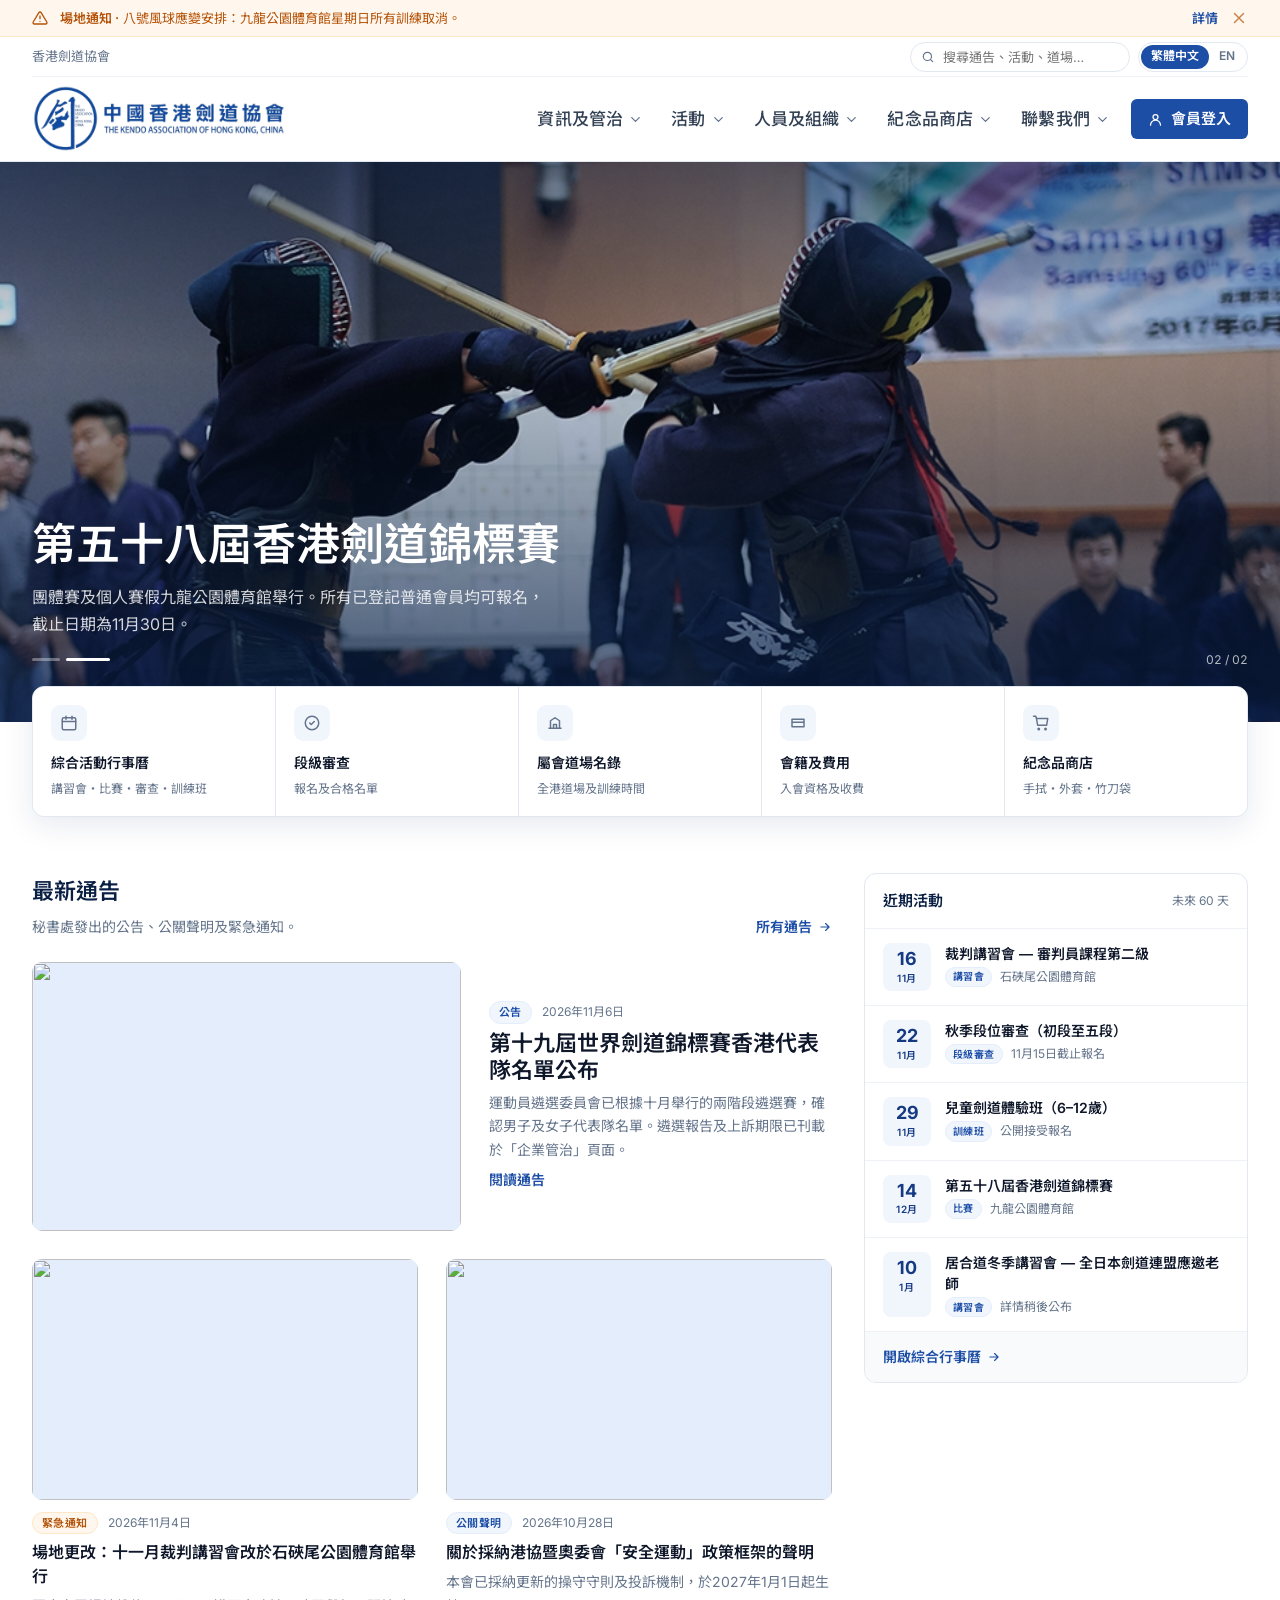
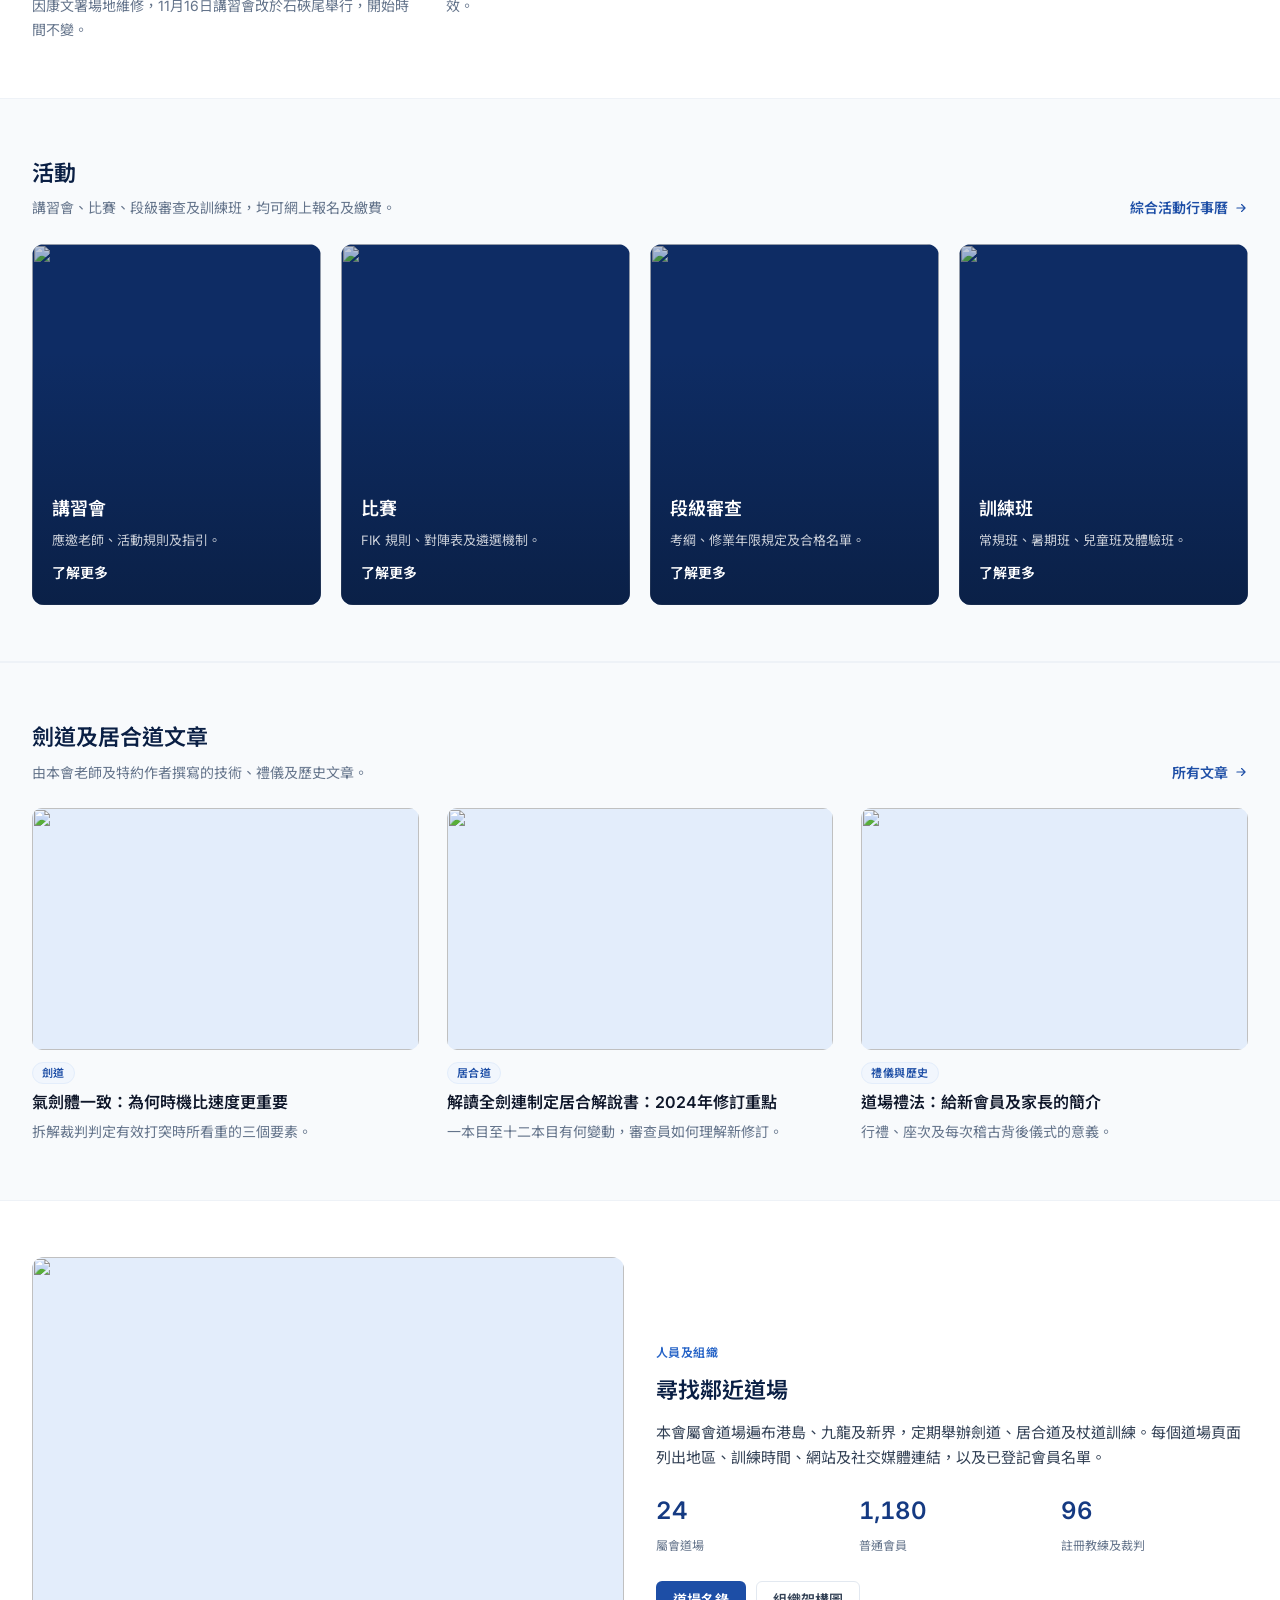
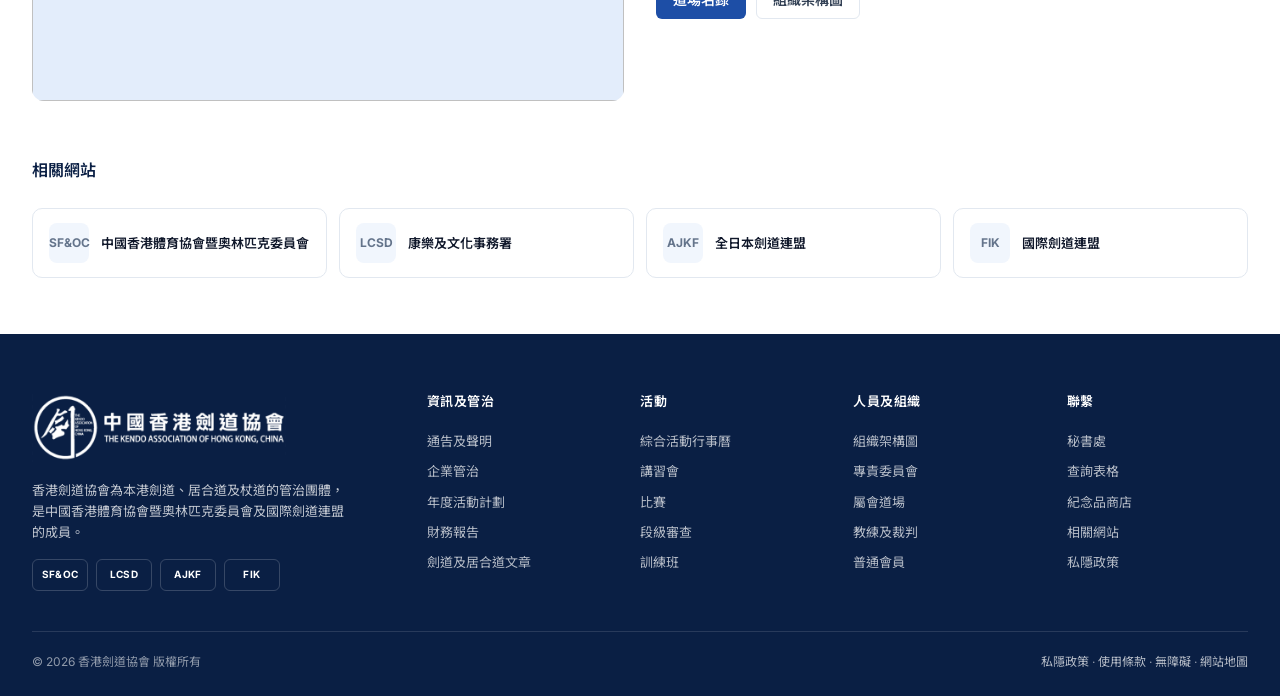
==== index.html @ 74d4b059 "." ====
<!doctype html>
<html lang="zh-HK">
<head>
<meta charset="utf-8">
<meta name="viewport" content="width=device-width, initial-scale=1">
<title>香港劍道協會 · Hong Kong Kendo Association</title>
<link rel="preconnect" href="https://fonts.googleapis.com">
<link rel="preconnect" href="https://fonts.gstatic.com" crossorigin>
<link href="https://fonts.googleapis.com/css2?family=Inter:wght@400;500;600;700&family=Noto+Sans+TC:wght@400;500;700&display=swap" rel="stylesheet">
<link rel="stylesheet" href="assets/styles.css">
</head>
<body>

<div id="site-header"></div>

<!-- ===== 主橫幅（浮動頁首覆蓋其上） ===== -->
<section class="hero" aria-label="精選">
  <div class="hero__slide is-active"><img src="assets/img/banner5.jpg" alt="劍道比賽中兩名選手互相攻擊"></div>
  <div class="hero__slide"><img src="assets/img/n1.jpg" alt="香港劍道比賽現場"></div>
  <div class="hero__content container">
    <span class="eyebrow">比賽 · 2026年12月14日</span>
    <h1>第五十八屆香港劍道錦標賽</h1>
    <p>團體賽及個人賽假九龍公園體育館舉行。所有已登記普通會員均可報名，截止日期為11月30日。</p>
    <div class="hero__actions">
      <a class="btn btn--white" href="#">網上報名及繳費</a>
      <a class="btn btn--ghost" href="#">賽例及對陣表</a>
    </div>
  </div>
  <div class="hero__dots">
    <div class="container">
      <div class="dots" role="tablist" aria-label="輪播"><button class="is-active" aria-label="第 1 張"></button><button aria-label="第 2 張"></button></div>
      <span class="hero__counter">01 / 02</span>
    </div>
  </div>
</section>

<!-- ===== 快速連結 ===== -->
<section class="quick">
  <div class="container">
    <div class="quick__grid">
      <a class="quick__item" href="calendar.html"><span class="quick__icon"><svg viewBox="0 0 24 24" fill="none" stroke="currentColor" stroke-width="2" stroke-linecap="round" stroke-linejoin="round"><rect x="3" y="5" width="18" height="16" rx="2"/><path d="M3 10h18M8 3v4M16 3v4"/></svg></span><div><strong>綜合活動行事曆</strong><span>講習會・比賽・審查・訓練班</span></div></a>
      <a class="quick__item" href="#"><span class="quick__icon"><svg viewBox="0 0 24 24" fill="none" stroke="currentColor" stroke-width="2" stroke-linecap="round" stroke-linejoin="round"><path d="M9 12l2 2 4-4"/><circle cx="12" cy="12" r="9"/></svg></span><div><strong>段級審查</strong><span>報名及合格名單</span></div></a>
      <a class="quick__item" href="#"><span class="quick__icon"><svg viewBox="0 0 24 24" fill="none" stroke="currentColor" stroke-width="2" stroke-linecap="round" stroke-linejoin="round"><path d="M4 19h16M6 19V9l6-4 6 4v10"/><path d="M10 19v-5h4v5"/></svg></span><div><strong>屬會道場名錄</strong><span>全港道場及訓練時間</span></div></a>
      <a class="quick__item" href="#"><span class="quick__icon"><svg viewBox="0 0 24 24" fill="none" stroke="currentColor" stroke-width="2" stroke-linecap="round" stroke-linejoin="round"><path d="M4 7h16v10H4zM4 11h16"/></svg></span><div><strong>會籍及費用</strong><span>入會資格及收費</span></div></a>
      <a class="quick__item" href="#"><span class="quick__icon"><svg viewBox="0 0 24 24" fill="none" stroke="currentColor" stroke-width="2" stroke-linecap="round" stroke-linejoin="round"><path d="M6 6h15l-1.5 9h-12z"/><circle cx="9" cy="20" r="1"/><circle cx="18" cy="20" r="1"/><path d="M6 6 5 3H2"/></svg></span><div><strong>紀念品商店</strong><span>手拭・外套・竹刀袋</span></div></a>
    </div>
  </div>
</section>

<!-- ===== 最新通告 + 近期活動 ===== -->
<section class="section">
  <div class="container">
    <div class="grid-12">
      <div class="col-8">
        <div class="section__head">
          <div><h2>最新通告</h2><p>秘書處發出的公告、公關聲明及緊急通知。</p></div>
          <a class="link" href="circulars.html">所有通告 <svg viewBox="0 0 24 24" fill="none" stroke="currentColor" stroke-width="2" stroke-linecap="round" stroke-linejoin="round"><path d="M5 12h14M13 6l6 6-6 6"/></svg></a>
        </div>
        <div class="news">
          <a class="card card--featured" href="circulars.html">
            <div class="card__media"><img src="https://picsum.photos/seed/hkka-n1/1200/750" alt=""></div>
            <div class="card__body">
              <div class="card__meta"><span class="tag">公告</span><span>2026年11月6日</span></div>
              <h3 class="card__title">第十九屆世界劍道錦標賽香港代表隊名單公布</h3>
              <p class="card__excerpt">運動員遴選委員會已根據十月舉行的兩階段遴選賽，確認男子及女子代表隊名單。遴選報告及上訴期限已刊載於「企業管治」頁面。</p>
              <span class="link">閱讀通告</span>
            </div>
          </a>
          <a class="card" href="circulars.html">
            <div class="card__media"><img src="https://picsum.photos/seed/hkka-n2/900/560" alt=""></div>
            <div class="card__body">
              <div class="card__meta"><span class="tag tag--urgent">緊急通知</span><span>2026年11月4日</span></div>
              <h3 class="card__title">場地更改：十一月裁判講習會改於石硤尾公園體育館舉行</h3>
              <p class="card__excerpt">因康文署場地維修，11月16日講習會改於石硤尾舉行，開始時間不變。</p>
            </div>
          </a>
          <a class="card" href="circulars.html">
            <div class="card__media"><img src="https://picsum.photos/seed/hkka-n3/900/560" alt=""></div>
            <div class="card__body">
              <div class="card__meta"><span class="tag">公關聲明</span><span>2026年10月28日</span></div>
              <h3 class="card__title">關於採納港協暨奧委會「安全運動」政策框架的聲明</h3>
              <p class="card__excerpt">本會已採納更新的操守守則及投訴機制，於2027年1月1日起生效。</p>
            </div>
          </a>
        </div>
      </div>

      <aside class="col-4">
        <div class="panel">
          <div class="panel__head"><h3>近期活動</h3><span class="meta">未來 60 天</span></div>
          <a class="event" href="calendar.html?d=2026-11-16"><div class="event__date"><b>16</b><span>11月</span></div><div class="event__body"><div class="event__title">裁判講習會 — 審判員課程第二級</div><div class="event__meta"><span class="tag">講習會</span><span>石硤尾公園體育館</span></div></div></a>
          <a class="event" href="calendar.html?d=2026-11-22"><div class="event__date"><b>22</b><span>11月</span></div><div class="event__body"><div class="event__title">秋季段位審查（初段至五段）</div><div class="event__meta"><span class="tag">段級審查</span><span>11月15日截止報名</span></div></div></a>
          <a class="event" href="calendar.html?d=2026-11-29"><div class="event__date"><b>29</b><span>11月</span></div><div class="event__body"><div class="event__title">兒童劍道體驗班（6–12歲）</div><div class="event__meta"><span class="tag">訓練班</span><span>公開接受報名</span></div></div></a>
          <a class="event" href="calendar.html?d=2026-12-14"><div class="event__date"><b>14</b><span>12月</span></div><div class="event__body"><div class="event__title">第五十八屆香港劍道錦標賽</div><div class="event__meta"><span class="tag">比賽</span><span>九龍公園體育館</span></div></div></a>
          <a class="event" href="calendar.html?d=2027-01-10"><div class="event__date"><b>10</b><span>1月</span></div><div class="event__body"><div class="event__title">居合道冬季講習會 — 全日本劍道連盟應邀老師</div><div class="event__meta"><span class="tag">講習會</span><span>詳情稍後公布</span></div></div></a>
          <div class="panel__foot"><a class="link" href="calendar.html">開啟綜合行事曆 <svg viewBox="0 0 24 24" fill="none" stroke="currentColor" stroke-width="2" stroke-linecap="round" stroke-linejoin="round"><path d="M5 12h14M13 6l6 6-6 6"/></svg></a></div>
        </div>
      </aside>
    </div>
  </div>
</section>

<!-- ===== 活動類別 ===== -->
<section class="section section--tint">
  <div class="container">
    <div class="section__head">
      <div><h2>活動</h2><p>講習會、比賽、段級審查及訓練班，均可網上報名及繳費。</p></div>
      <a class="link" href="calendar.html">綜合活動行事曆 <svg viewBox="0 0 24 24" fill="none" stroke="currentColor" stroke-width="2" stroke-linecap="round" stroke-linejoin="round"><path d="M5 12h14M13 6l6 6-6 6"/></svg></a>
    </div>
    <div class="tiles">
      <a class="tile" href="#"><img src="https://picsum.photos/seed/hkka-t1/700/900" alt=""><div class="tile__body"><h3>講習會</h3><p>應邀老師、活動規則及指引。</p><span class="link">了解更多</span></div></a>
      <a class="tile" href="#"><img src="https://picsum.photos/seed/hkka-t2/700/900" alt=""><div class="tile__body"><h3>比賽</h3><p>FIK 規則、對陣表及遴選機制。</p><span class="link">了解更多</span></div></a>
      <a class="tile" href="#"><img src="https://picsum.photos/seed/hkka-t3/700/900" alt=""><div class="tile__body"><h3>段級審查</h3><p>考綱、修業年限規定及合格名單。</p><span class="link">了解更多</span></div></a>
      <a class="tile" href="#"><img src="https://picsum.photos/seed/hkka-t4/700/900" alt=""><div class="tile__body"><h3>訓練班</h3><p>常規班、暑期班、兒童班及體驗班。</p><span class="link">了解更多</span></div></a>
    </div>
  </div>
</section>

<!-- ===== 會員專區（Phase 2，暫時隱藏）=====
<section class="section">
  <div class="container">
    <div class="band">
      <div>
        <span class="eyebrow">會員專區</span>
        <h2>本地及全球會員，一個平台全面管理</h2>
        <p>電子會員證、經核實的講習會、比賽及段位審查紀錄表，以及會費及活動費用繳付，全部集中於一處。</p>
        <div class="band__actions"><a class="btn btn--white" href="#">普通會員登入</a><a class="btn btn--ghost" href="#">加入全球電子會員</a></div>
      </div>
      <div class="band__cards">
        <div class="band__card"><h4>個人紀錄表</h4><p>經核實的講習會、比賽（選手或裁判）、審查及段位紀錄。</p></div>
        <div class="band__card"><h4>電子會員證</h4><p>個人資料、所屬道場及活動簽到用二維碼會員證。</p></div>
        <div class="band__card"><h4>費用繳付</h4><p>按本會現行收費表繳付會費及活動費用。</p></div>
        <div class="band__card"><h4>電子會員 · 每年 HKD 100</h4><p>紀錄表服務，海外人士可直接報名參加本會活動。</p></div>
      </div>
    </div>
  </div>
</section>
===== /會員專區 ===== -->

<!-- ===== 文章 ===== -->
<section class="section section--tint">
  <div class="container">
    <div class="section__head">
      <div><h2>劍道及居合道文章</h2><p>由本會老師及特約作者撰寫的技術、禮儀及歷史文章。</p></div>
      <a class="link" href="articles.html">所有文章 <svg viewBox="0 0 24 24" fill="none" stroke="currentColor" stroke-width="2" stroke-linecap="round" stroke-linejoin="round"><path d="M5 12h14M13 6l6 6-6 6"/></svg></a>
    </div>
    <div class="articles">
      <a class="card" href="post.html"><div class="card__media"><img src="https://picsum.photos/seed/hkka-a1/900/560" alt=""></div><div class="card__body"><div class="card__meta"><span class="tag">劍道</span></div><h3 class="card__title">氣劍體一致：為何時機比速度更重要</h3><p class="card__excerpt">拆解裁判判定有效打突時所看重的三個要素。</p></div></a>
      <a class="card" href="post.html"><div class="card__media"><img src="https://picsum.photos/seed/hkka-a2/900/560" alt=""></div><div class="card__body"><div class="card__meta"><span class="tag">居合道</span></div><h3 class="card__title">解讀全劍連制定居合解說書：2024年修訂重點</h3><p class="card__excerpt">一本目至十二本目有何變動，審查員如何理解新修訂。</p></div></a>
      <a class="card" href="post.html"><div class="card__media"><img src="https://picsum.photos/seed/hkka-a3/900/560" alt=""></div><div class="card__body"><div class="card__meta"><span class="tag">禮儀與歷史</span></div><h3 class="card__title">道場禮法：給新會員及家長的簡介</h3><p class="card__excerpt">行禮、座次及每次稽古背後儀式的意義。</p></div></a>
    </div>
  </div>
</section>

<!-- ===== 道場 / 關於 ===== -->
<section class="section">
  <div class="container">
    <div class="split">
      <div class="split__media"><img src="https://picsum.photos/seed/hkka-dojo/1000/750" alt=""></div>
      <div>
        <span class="eyebrow">人員及組織</span>
        <h2>尋找鄰近道場</h2>
        <p>本會屬會道場遍布港島、九龍及新界，定期舉辦劍道、居合道及杖道訓練。每個道場頁面列出地區、訓練時間、網站及社交媒體連結，以及已登記會員名單。</p>
        <div class="stats">
          <div class="stat"><b>24</b><span>屬會道場</span></div>
          <div class="stat"><b>1,180</b><span>普通會員</span></div>
          <div class="stat"><b>96</b><span>註冊教練及裁判</span></div>
        </div>
        <div class="hero__actions"><a class="btn btn--primary" href="#">道場名錄</a><a class="btn btn--outline" href="org.html">組織架構圖</a></div>
      </div>
    </div>
  </div>
</section>

<!-- ===== 相關網站 ===== -->
<section class="section" style="padding-top:0">
  <div class="container">
    <div class="section__head"><div><h2 style="font-size:16px">相關網站</h2></div></div>
    <div class="partners">
      <a class="partner" href="#"><span class="partner__logo">SF&amp;OC</span><div><strong>中國香港體育協會暨奧林匹克委員會</strong></div></a>
      <a class="partner" href="#"><span class="partner__logo">LCSD</span><div><strong>康樂及文化事務署</strong></div></a>
      <a class="partner" href="#"><span class="partner__logo">AJKF</span><div><strong>全日本劍道連盟</strong></div></a>
      <a class="partner" href="#"><span class="partner__logo">FIK</span><div><strong>國際劍道連盟</strong></div></a>
    </div>
  </div>
</section>

<div id="site-footer"></div>
<script src="assets/app.js"></script>
</body>
</html>
---- assets/styles.css ----
/* ============================================================
   HKKA — Hong Kong Kendo Association · homepage mockup
   Tokens: blue & white, light, compact typography
   ============================================================ */
:root{
  --blue-950:#0a1f44;
  --blue-900:#0f2d64;
  --blue-800:#153a82;
  --blue-700:#1d4ea6;
  --blue-600:#2563c7;
  --blue-500:#3b7ddd;
  --blue-100:#e3edfb;
  --blue-50:#f1f6fd;
  --ink:#0f172a;
  --ink-2:#334155;
  --muted:#64748b;
  --line:#e2e8f0;
  --line-2:#eef2f7;
  --bg:#ffffff;
  --bg-2:#f8fafc;
  --alert:#b45309;
  --alert-bg:#fff7ed;
  --radius:10px;
  --radius-sm:6px;
  --container:1280px;
  --font:"Inter","Noto Sans TC",system-ui,-apple-system,"Segoe UI",Roboto,"PingFang TC","Microsoft JhengHei",sans-serif;
  --shadow-sm:0 1px 2px rgba(15,23,42,.06);
  --shadow:0 8px 30px rgba(15,42,100,.10);
  --header-h:64px;
}
*{box-sizing:border-box}
html{scroll-behavior:smooth;-webkit-text-size-adjust:100%}
body{margin:0;font-family:var(--font);font-size:15px;line-height:1.55;color:var(--ink);background:var(--bg);-webkit-font-smoothing:antialiased}
img{display:block;max-width:100%}
a{color:inherit;text-decoration:none}
button{font:inherit;color:inherit;background:none;border:0;cursor:pointer;padding:0}
ul{margin:0;padding:0;list-style:none}
h1,h2,h3,h4,p{margin:0}
.container{max-width:var(--container);margin:0 auto;padding:0 16px}
@media(min-width:1024px){.container{padding:0 32px}}
.sr-only{position:absolute;width:1px;height:1px;overflow:hidden;clip:rect(0 0 0 0)}
.zh{color:var(--muted);font-weight:400}
.eyebrow{font-size:12px;font-weight:600;letter-spacing:.06em;text-transform:uppercase;color:var(--blue-600)}
.tag{display:inline-flex;align-items:center;gap:6px;font-size:11px;font-weight:600;letter-spacing:.04em;text-transform:uppercase;color:var(--blue-700);background:var(--blue-50);border:1px solid var(--blue-100);border-radius:999px;padding:3px 9px;line-height:1.3}
.tag--urgent{color:var(--alert);background:var(--alert-bg);border-color:#fde7c7}
.meta{font-size:12px;color:var(--muted)}
.btn{display:inline-flex;align-items:center;justify-content:center;gap:8px;height:38px;padding:0 16px;border-radius:var(--radius-sm);font-size:14px;font-weight:600;border:1px solid transparent;transition:background .2s,color .2s,border-color .2s,transform .15s;white-space:nowrap}
.btn:active{transform:translateY(1px)}
.btn--primary{background:var(--blue-700);color:#fff}
.btn--primary:hover{background:var(--blue-800)}
.btn--white{background:#fff;color:var(--blue-800)}
.btn--white:hover{background:var(--blue-50)}
.btn--ghost{border-color:rgba(255,255,255,.5);color:#fff}
.btn--ghost:hover{background:rgba(255,255,255,.12)}
.btn--outline{border-color:var(--line);color:var(--ink-2);background:#fff}
.btn--outline:hover{border-color:var(--blue-500);color:var(--blue-700)}
.btn--sm{height:32px;padding:0 12px;font-size:13px}
.link{font-size:14px;font-weight:600;color:var(--blue-700);display:inline-flex;align-items:center;gap:6px}
.link:hover{color:var(--blue-900)}
.link svg{width:14px;height:14px}

/* ---------- Alert banner ---------- */
.alert{background:var(--alert-bg);color:var(--alert);border-bottom:1px solid #fde7c7;font-size:13px}
.alert .container{display:flex;align-items:center;gap:12px;min-height:36px}
.alert strong{font-weight:600}
.alert__text{flex:1;overflow:hidden;text-overflow:ellipsis;white-space:nowrap}
.alert__close{color:var(--alert);opacity:.7;display:inline-flex}
.alert__close:hover{opacity:1}
.alert.is-hidden{display:none}

/* ---------- Header (floating) ---------- */
.header{position:sticky;top:0;z-index:50;background:rgba(255,255,255,.78);backdrop-filter:saturate(1.4) blur(14px);-webkit-backdrop-filter:saturate(1.4) blur(14px);border-bottom:1px solid rgba(226,232,240,.7);transition:background .25s,box-shadow .25s}
.header.is-scrolled{background:rgba(255,255,255,.97);box-shadow:var(--shadow-sm)}
.utility{display:flex;align-items:center;justify-content:space-between;gap:16px;height:40px;border-bottom:1px solid var(--line-2);font-size:13px}
.utility__left{display:flex;align-items:center;gap:16px;color:var(--muted)}
.utility__right{display:flex;align-items:center;gap:8px}
.search{position:relative;display:flex;align-items:center}
.search input{height:30px;width:220px;border:1px solid var(--line);border-radius:999px;padding:0 12px 0 32px;font:inherit;font-size:13px;color:var(--ink);background:#fff;outline:0;transition:border-color .2s,width .25s}
.search input:focus{border-color:var(--blue-500);width:280px}
.search svg{position:absolute;left:11px;width:14px;height:14px;color:var(--muted)}
.lang{display:inline-flex;border:1px solid var(--line);border-radius:999px;padding:2px;background:#fff}
.lang button{height:24px;padding:0 10px;border-radius:999px;font-size:12px;font-weight:600;color:var(--muted)}
.lang button.is-active{background:var(--blue-700);color:#fff}
.navbar{display:flex;align-items:center;justify-content:space-between;gap:16px;height:var(--header-h)}
.brand{display:flex;align-items:center;gap:12px}
.brand__mark{width:40px;height:40px;border-radius:10px;background:var(--blue-800);display:grid;place-items:center;color:#fff;font-weight:700;font-size:13px;letter-spacing:.02em}
.brand__name{font-weight:700;font-size:14px;line-height:1.15;color:var(--blue-900);white-space:nowrap}
.brand__sub{font-size:11px;color:var(--muted);letter-spacing:.04em}
.nav{display:none}
@media(min-width:1200px){.nav{display:flex;align-items:center;gap:2px;height:100%}}
.nav__item{position:relative;height:100%;display:flex;align-items:center}
.nav__btn{display:inline-flex;align-items:center;gap:5px;height:40px;padding:0 11px;white-space:nowrap;border-radius:var(--radius-sm);font-size:14px;font-weight:500;color:var(--ink-2);transition:color .15s,background .15s}
.nav__btn svg{width:14px;height:14px;color:var(--muted);transition:transform .2s}
.nav__btn:hover,.nav__item.is-open .nav__btn{color:var(--blue-800);background:var(--blue-50)}
.nav__item.is-open .nav__btn svg{transform:rotate(180deg)}
.nav__btn--cta{margin-left:6px}
.mobile-toggle{display:inline-flex;align-items:center;justify-content:center;width:40px;height:40px;border-radius:var(--radius-sm);border:1px solid var(--line);background:#fff}
.mobile-toggle svg{width:20px;height:20px}
@media(min-width:1200px){.mobile-toggle{display:none}}
@media(max-width:1359px){.nav__btn--cta .zh-cta{display:none}}

/* mega panel */
.mega{position:absolute;top:100%;left:50%;transform:translate(-50%,8px);min-width:560px;background:#fff;border:1px solid var(--line);border-radius:12px;box-shadow:var(--shadow);padding:22px 24px;opacity:0;visibility:hidden;pointer-events:none;transition:opacity .18s,transform .18s,visibility .18s}
.nav__item.is-open .mega{opacity:1;visibility:visible;pointer-events:auto;transform:translate(-50%,0)}
.nav__item:nth-child(1) .mega,.nav__item:nth-child(2) .mega{left:0;transform:translate(0,8px)}
.nav__item:nth-child(1).is-open .mega,.nav__item:nth-child(2).is-open .mega{transform:translate(0,0)}
.nav__item:nth-last-child(2) .mega,.nav__item:nth-last-child(3) .mega{left:auto;right:0;transform:translate(0,8px)}
.nav__item:nth-last-child(2).is-open .mega,.nav__item:nth-last-child(3).is-open .mega{transform:translate(0,0)}
.mega--wide{min-width:760px}
.mega__grid{display:grid;grid-template-columns:repeat(var(--cols,2),minmax(0,1fr));gap:20px 32px}
.mega__head{display:flex;align-items:baseline;justify-content:space-between;gap:12px;padding-bottom:14px;margin-bottom:16px;border-bottom:1px solid var(--line-2)}
.mega__head h4{font-size:15px;font-weight:600;color:var(--blue-900)}
.mega__head .zh{font-size:13px}
.mega__link{display:block;padding:7px 10px;margin:0 -10px;border-radius:var(--radius-sm);font-size:14px;color:var(--ink);transition:background .15s,color .15s}
.mega__link:hover{background:var(--blue-50);color:var(--blue-800)}
.mega__link .zh{display:block;font-size:12px;margin-top:1px}
.mega__link small{display:block;font-size:12px;color:var(--muted);margin-top:2px}
.mega__sub{margin:2px 0 6px 10px;padding-left:10px;border-left:2px solid var(--line-2)}
.mega__sub a{display:block;font-size:13px;color:var(--ink-2);padding:4px 8px;margin-left:-8px;border-radius:4px}
.mega__sub a:hover{background:var(--blue-50);color:var(--blue-800)}

/* mobile drawer */
.drawer{position:fixed;inset:0;z-index:60;display:none}
.drawer.is-open{display:block}
.drawer__scrim{position:absolute;inset:0;background:rgba(10,31,68,.4)}
.drawer__panel{position:absolute;top:0;right:0;bottom:0;width:min(380px,92vw);background:#fff;overflow:auto;padding:16px;box-shadow:var(--shadow)}
.drawer__top{display:flex;align-items:center;justify-content:space-between;margin-bottom:12px}
.drawer__group{border-bottom:1px solid var(--line-2)}
.drawer__btn{width:100%;display:flex;align-items:center;justify-content:space-between;padding:14px 4px;font-size:15px;font-weight:600;text-align:left}
.drawer__btn svg{width:16px;height:16px;color:var(--muted);transition:transform .2s}
.drawer__group.is-open .drawer__btn svg{transform:rotate(180deg)}
.drawer__list{display:none;padding:0 4px 12px}
.drawer__group.is-open .drawer__list{display:block}
.drawer__list a{display:block;padding:8px 10px;font-size:14px;color:var(--ink-2);border-radius:var(--radius-sm)}
.drawer__list a:hover{background:var(--blue-50);color:var(--blue-800)}
.drawer__list .zh{font-size:12px;margin-left:6px}

/* ---------- Hero ---------- */
.hero{position:relative;margin-top:calc(-1 * (var(--header-h) + 40px));height:min(78vh,640px);min-height:480px;color:#fff;overflow:hidden;background:var(--blue-950)}
.hero__slide{position:absolute;inset:0;opacity:0;transition:opacity .9s ease}
.hero__slide.is-active{opacity:1}
.hero__slide img{width:100%;height:100%;object-fit:cover}
.hero__slide::after{content:"";position:absolute;inset:0;background:linear-gradient(180deg,rgba(10,31,68,.55) 0%,rgba(10,31,68,.15) 35%,rgba(10,31,68,.75) 100%)}
.hero__content{position:relative;z-index:2;height:100%;display:flex;flex-direction:column;justify-content:flex-end;padding-bottom:64px}
.hero__content .eyebrow{color:#dbe7fa}
.hero h1{font-size:clamp(28px,4.2vw,44px);font-weight:600;letter-spacing:-.02em;line-height:1.12;max-width:640px;margin:10px 0 12px}
.hero p{font-size:16px;color:rgba(255,255,255,.82);max-width:520px;margin-bottom:22px}
.hero__actions{display:flex;flex-wrap:wrap;gap:10px}
.hero__dots{position:absolute;z-index:3;bottom:24px;left:0;right:0}
.hero__dots .container{display:flex;align-items:center;justify-content:space-between;gap:16px}
.dots{display:flex;gap:6px}
.dots button{width:28px;height:3px;border-radius:2px;background:rgba(255,255,255,.35);transition:background .2s,width .2s}
.dots button.is-active{background:#fff;width:44px}
.hero__counter{font-size:12px;color:rgba(255,255,255,.7);font-variant-numeric:tabular-nums}

/* ---------- Quick links ---------- */
.quick{position:relative;z-index:2;margin-top:-36px}
.quick__grid{display:grid;grid-template-columns:repeat(2,1fr);gap:1px;background:var(--line);border:1px solid var(--line);border-radius:12px;overflow:hidden;box-shadow:var(--shadow)}
@media(min-width:768px){.quick__grid{grid-template-columns:repeat(5,1fr)}}
.quick__item{background:#fff;padding:18px 18px 16px;display:flex;flex-direction:column;gap:10px;transition:background .15s}
.quick__item:hover{background:var(--blue-50)}
.quick__icon{width:36px;height:36px;border-radius:9px;background:var(--blue-50);color:var(--blue-700);display:grid;place-items:center}
.quick__icon svg{width:18px;height:18px}
.quick__item:hover .quick__icon{background:#fff}
.quick__item strong{font-size:14px;font-weight:600;display:block}
.quick__item span{font-size:12px;color:var(--muted)}

/* ---------- Sections ---------- */
.section{padding:56px 0}
.section--tint{background:var(--bg-2);border-top:1px solid var(--line-2);border-bottom:1px solid var(--line-2)}
.section__head{display:flex;align-items:flex-end;justify-content:space-between;gap:16px;margin-bottom:24px}
.section__head h2{font-size:22px;font-weight:600;letter-spacing:-.01em;color:var(--blue-950)}
.section__head h2 .zh{font-size:14px;margin-left:8px}
.section__head p{font-size:14px;color:var(--muted);margin-top:4px}

.grid-12{display:grid;grid-template-columns:repeat(12,minmax(0,1fr));gap:32px}
.col-8{grid-column:span 12}
.col-4{grid-column:span 12}
@media(min-width:1024px){.col-8{grid-column:span 8}.col-4{grid-column:span 4}}

/* news cards (Phanatik-like) */
.news{display:grid;gap:28px}
@media(min-width:640px){.news{grid-template-columns:repeat(2,1fr)}}
.card{display:flex;flex-direction:column;gap:12px}
.card__media{aspect-ratio:16/10;border-radius:var(--radius);overflow:hidden;background:var(--blue-100)}
.card__media img{width:100%;height:100%;object-fit:cover;transition:transform .5s}
.card:hover .card__media img{transform:scale(1.03)}
.card__body{display:flex;flex-direction:column;gap:6px}
.card__meta{display:flex;align-items:center;gap:10px;font-size:12px;color:var(--muted)}
.card__title{font-size:16px;font-weight:600;line-height:1.35;letter-spacing:-.01em;transition:color .2s}
.card:hover .card__title{color:var(--blue-700)}
.card__excerpt{font-size:14px;color:var(--muted);line-height:1.55;display:-webkit-box;-webkit-line-clamp:2;-webkit-box-orient:vertical;overflow:hidden}
.card--featured{grid-column:1/-1}
@media(min-width:640px){.card--featured{display:grid;grid-template-columns:1.25fr 1fr;gap:28px;align-items:center}}
.card--featured .card__media{aspect-ratio:16/10}
.card--featured .card__title{font-size:22px;line-height:1.25}
.card--featured .card__excerpt{-webkit-line-clamp:3}

/* list panel */
.panel{background:#fff;border:1px solid var(--line);border-radius:12px;overflow:hidden}
.panel__head{display:flex;align-items:center;justify-content:space-between;padding:14px 18px;border-bottom:1px solid var(--line-2)}
.panel__head h3{font-size:15px;font-weight:600;color:var(--blue-950)}
.panel__head h3 .zh{font-size:12px;margin-left:6px}
.panel__foot{padding:12px 18px;border-top:1px solid var(--line-2);background:var(--bg-2)}
.event{display:flex;gap:14px;padding:14px 18px;border-bottom:1px solid var(--line-2);transition:background .15s}
.event:last-of-type{border-bottom:0}
.event:hover{background:var(--blue-50)}
.event__date{flex:0 0 48px;text-align:center;border-radius:8px;background:var(--blue-50);color:var(--blue-800);padding:6px 0;line-height:1.1}
.event__date b{display:block;font-size:18px;font-weight:700}
.event__date span{font-size:10px;font-weight:600;letter-spacing:.06em;text-transform:uppercase}
.event__body{min-width:0;display:flex;flex-direction:column;gap:3px}
.event__title{font-size:14px;font-weight:600;line-height:1.35}
.event__meta{font-size:12px;color:var(--muted);display:flex;gap:8px;flex-wrap:wrap}
.event__meta .tag{padding:1px 7px;font-size:10px}

/* circular list (compact) */
.list{display:flex;flex-direction:column}
.list__item{display:grid;grid-template-columns:96px 1fr auto;gap:14px;align-items:center;padding:12px 0;border-bottom:1px solid var(--line-2);font-size:14px}
.list__item:hover .list__title{color:var(--blue-700)}
.list__title{font-weight:500}
@media(max-width:640px){.list__item{grid-template-columns:1fr;gap:4px}}

/* category tiles (events) */
.tiles{display:grid;gap:20px;grid-template-columns:repeat(1,1fr)}
@media(min-width:640px){.tiles{grid-template-columns:repeat(2,1fr)}}
@media(min-width:1024px){.tiles{grid-template-columns:repeat(4,1fr)}}
.tile{position:relative;border-radius:12px;overflow:hidden;background:var(--blue-900);color:#fff;aspect-ratio:4/5;display:flex;flex-direction:column;justify-content:flex-end;padding:20px}
.tile img{position:absolute;inset:0;width:100%;height:100%;object-fit:cover;opacity:.75;transition:transform .5s,opacity .3s}
.tile::after{content:"";position:absolute;inset:0;background:linear-gradient(180deg,rgba(10,31,68,0) 30%,rgba(10,31,68,.9) 100%)}
.tile:hover img{transform:scale(1.04);opacity:.85}
.tile__body{position:relative;z-index:1}
.tile__body .eyebrow{color:#bfd4f7}
.tile__body h3{font-size:18px;font-weight:600;margin:6px 0 4px}
.tile__body p{font-size:13px;color:rgba(255,255,255,.78)}
.tile__body .link{color:#fff;margin-top:10px}

/* articles 3-col */
.articles{display:grid;gap:28px}
@media(min-width:640px){.articles{grid-template-columns:repeat(2,1fr)}}
@media(min-width:1024px){.articles{grid-template-columns:repeat(3,1fr)}}

/* portal band */
.band{background:linear-gradient(135deg,var(--blue-900),var(--blue-700));color:#fff;border-radius:16px;padding:36px;display:grid;gap:28px;overflow:hidden;position:relative}
@media(min-width:1024px){.band{grid-template-columns:1.1fr 1fr;align-items:center;padding:44px}}
.band::before{content:"";position:absolute;right:-120px;top:-120px;width:420px;height:420px;border-radius:50%;background:rgba(255,255,255,.06)}
.band .eyebrow{color:#bfd4f7}
.band h2{font-size:26px;font-weight:600;letter-spacing:-.015em;margin:8px 0 10px}
.band p{font-size:15px;color:rgba(255,255,255,.82);max-width:480px}
.band__actions{display:flex;gap:10px;flex-wrap:wrap;margin-top:20px}
.band__cards{position:relative;display:grid;gap:12px}
@media(min-width:640px){.band__cards{grid-template-columns:repeat(2,1fr)}}
.band__card{background:rgba(255,255,255,.1);border:1px solid rgba(255,255,255,.18);border-radius:10px;padding:16px;backdrop-filter:blur(6px)}
.band__card h4{font-size:14px;font-weight:600;margin-bottom:4px}
.band__card p{font-size:13px;color:rgba(255,255,255,.75)}

/* dojo / about split */
.split{display:grid;gap:32px}
@media(min-width:1024px){.split{grid-template-columns:1fr 1fr;align-items:center}}
.split__media{aspect-ratio:4/3;border-radius:12px;overflow:hidden;background:var(--blue-100)}
.split__media img{width:100%;height:100%;object-fit:cover}
.split h2{font-size:22px;font-weight:600;letter-spacing:-.01em;color:var(--blue-950);margin:8px 0 10px}
.split p{font-size:15px;color:var(--ink-2);margin-bottom:16px}
.stats{display:grid;grid-template-columns:repeat(3,1fr);gap:16px;margin:20px 0 24px}
.stat b{display:block;font-size:24px;font-weight:600;color:var(--blue-800);letter-spacing:-.02em;font-variant-numeric:tabular-nums}
.stat span{font-size:12px;color:var(--muted)}

/* partners */
.partners{display:grid;grid-template-columns:repeat(2,1fr);gap:12px}
@media(min-width:768px){.partners{grid-template-columns:repeat(4,1fr)}}
.partner{display:flex;align-items:center;gap:12px;padding:14px 16px;border:1px solid var(--line);border-radius:10px;background:#fff;transition:border-color .2s}
.partner:hover{border-color:var(--blue-500)}
.partner__logo{width:40px;height:40px;border-radius:8px;background:var(--blue-50);color:var(--blue-800);display:grid;place-items:center;font-size:11px;font-weight:700;flex:0 0 auto}
.partner strong{display:block;font-size:13px;font-weight:600;line-height:1.3}
.partner span{font-size:12px;color:var(--muted)}

/* ---------- Footer ---------- */
.footer{background:var(--blue-950);color:rgba(255,255,255,.75);padding:56px 0 24px;font-size:14px}
.footer__grid{display:grid;gap:32px;grid-template-columns:repeat(2,1fr)}
@media(min-width:1024px){.footer__grid{grid-template-columns:2fr repeat(4,1fr)}}
.footer h4{color:#fff;font-size:13px;font-weight:600;letter-spacing:.04em;text-transform:uppercase;margin-bottom:14px}
.footer a{display:block;padding:4px 0;color:rgba(255,255,255,.7);font-size:13px}
.footer a:hover{color:#fff}
.footer .brand__name{color:#fff}
.footer .brand__sub{color:rgba(255,255,255,.6)}
.footer__about p{font-size:13px;max-width:320px;margin-top:14px;line-height:1.6}
.footer__logos{display:flex;gap:8px;flex-wrap:wrap;margin-top:16px}
.footer__logos span{display:inline-grid;place-items:center;width:56px;height:32px;border-radius:6px;border:1px solid rgba(255,255,255,.18);font-size:10px;font-weight:700;color:#fff;letter-spacing:.04em}
.footer__bottom{display:flex;flex-wrap:wrap;gap:12px 24px;justify-content:space-between;margin-top:40px;padding-top:20px;border-top:1px solid rgba(255,255,255,.12);font-size:12px;color:rgba(255,255,255,.55)}
.footer__bottom a{display:inline;padding:0;font-size:12px}

/* ---------- Inner page ---------- */
.page-head{background:var(--bg-2);border-bottom:1px solid var(--line-2);padding:28px 0 32px}
.crumbs{display:flex;flex-wrap:wrap;gap:6px;font-size:12px;color:var(--muted);margin-bottom:14px}
.crumbs a:hover{color:var(--blue-700)}
.page-head h1{font-size:28px;font-weight:600;letter-spacing:-.02em;color:var(--blue-950)}
.page-head h1 .zh{font-size:16px;margin-left:10px}
.page-head p{font-size:15px;color:var(--muted);margin-top:8px;max-width:640px}
.page-body{padding:40px 0 64px}
.subnav{position:sticky;top:calc(var(--header-h) + 56px)}
.subnav h4{font-size:12px;font-weight:600;letter-spacing:.05em;text-transform:uppercase;color:var(--muted);margin-bottom:8px}
.subnav a{display:block;padding:8px 12px;border-left:2px solid var(--line);font-size:14px;color:var(--ink-2)}
.subnav a:hover{color:var(--blue-700)}
.subnav a.is-active{border-color:var(--blue-700);color:var(--blue-800);font-weight:600;background:var(--blue-50)}
.subnav .zh{font-size:12px;display:block}
.filters{display:flex;flex-wrap:wrap;gap:8px;margin-bottom:20px}
.chip{height:32px;padding:0 14px;border-radius:999px;border:1px solid var(--line);font-size:13px;font-weight:500;color:var(--ink-2);background:#fff;transition:all .15s}
.chip:hover{border-color:var(--blue-500);color:var(--blue-700)}
.chip.is-active{background:var(--blue-700);border-color:var(--blue-700);color:#fff}
.feed{border-top:1px solid var(--line)}
.feed__item{display:grid;grid-template-columns:110px 1fr auto;gap:20px;align-items:start;padding:18px 0;border-bottom:1px solid var(--line-2)}
@media(max-width:640px){.feed__item{grid-template-columns:1fr;gap:8px}}
.feed__date{font-size:13px;color:var(--muted);font-variant-numeric:tabular-nums;padding-top:2px}
.feed__title{font-size:16px;font-weight:600;line-height:1.35;margin-bottom:4px}
.feed__title:hover{color:var(--blue-700)}
.feed__excerpt{font-size:14px;color:var(--muted)}
.feed__tags{display:flex;gap:6px;margin-top:8px}
.feed__item.is-hidden{display:none}
.pager{display:flex;justify-content:center;gap:6px;margin-top:28px}
.pager button{min-width:34px;height:34px;padding:0 10px;border-radius:var(--radius-sm);border:1px solid var(--line);font-size:13px;color:var(--ink-2)}
.pager button.is-active{background:var(--blue-700);border-color:var(--blue-700);color:#fff}

/* ---------- zh-HK typography ---------- */
:root{--font:"Inter","Noto Sans TC","PingFang HK","PingFang TC","Microsoft JhengHei",system-ui,sans-serif}
body{line-height:1.7}
.hero h1,.section__head h2,.band h2,.split h2,.page-head h1,.card__title,.card--featured .card__title,.tile__body h3{letter-spacing:0}
.hero h1{line-height:1.25}
.card__title,.feed__title,.event__title{line-height:1.5}
.eyebrow,.tag,.footer h4{letter-spacing:.04em}
.brand__name{font-size:16px;letter-spacing:.02em}
.nav__btn{font-size:14px;letter-spacing:.01em}
.card__excerpt,.feed__excerpt{line-height:1.7}

/* ---------- Category page ---------- */
.cat-tabs{display:flex;flex-wrap:wrap;align-items:center;justify-content:space-between;gap:12px;margin-bottom:28px;padding-bottom:16px;border-bottom:1px solid var(--line)}
.cat-tabs .filters{margin:0}
.sort{display:flex;align-items:center;gap:8px;font-size:13px;color:var(--muted)}
.sort select{height:32px;border:1px solid var(--line);border-radius:var(--radius-sm);padding:0 10px;font:inherit;font-size:13px;color:var(--ink-2);background:#fff}
.lead{display:grid;gap:28px;margin-bottom:40px}
@media(min-width:1024px){.lead{grid-template-columns:1.6fr 1fr}}
.lead .card--featured{display:flex;flex-direction:column}
.lead .card--featured .card__media{aspect-ratio:16/9}
.lead .card--featured .card__title{font-size:22px}
.lead__side{display:flex;flex-direction:column;gap:0;border-top:1px solid var(--line)}
.mini{display:grid;grid-template-columns:1fr 104px;gap:14px;padding:16px 0;border-bottom:1px solid var(--line-2);align-items:start}
.mini .card__title{font-size:15px}
.mini__media{aspect-ratio:4/3;border-radius:8px;overflow:hidden;background:var(--blue-100)}
.mini__media img{width:100%;height:100%;object-fit:cover}
.mini:hover .card__title{color:var(--blue-700)}
.card.is-hidden,.mini.is-hidden{display:none}
.topic-intro{display:grid;gap:12px;grid-template-columns:repeat(2,1fr);margin-bottom:40px}
@media(min-width:1024px){.topic-intro{grid-template-columns:repeat(4,1fr)}}
.topic{border:1px solid var(--line);border-radius:10px;padding:14px 16px;background:#fff;transition:border-color .2s}
.topic:hover{border-color:var(--blue-500)}
.topic strong{display:block;font-size:15px;font-weight:600;color:var(--blue-900)}
.topic span{font-size:12px;color:var(--muted)}

/* ---------- Post detail ---------- */
.post-head{padding:28px 0 0}
.post-head__inner{max-width:760px;margin:0 auto}
.post-head h1{font-size:clamp(24px,3.2vw,32px);font-weight:600;line-height:1.35;color:var(--blue-950);margin:12px 0 12px}
.post-head .dek{font-size:16px;color:var(--ink-2);line-height:1.75}
.byline{display:flex;flex-wrap:wrap;align-items:center;gap:12px;margin-top:20px;padding:14px 0;border-top:1px solid var(--line-2);border-bottom:1px solid var(--line-2);font-size:13px;color:var(--muted)}
.byline__avatar{width:36px;height:36px;border-radius:50%;background:var(--blue-100);color:var(--blue-800);display:grid;place-items:center;font-weight:700;font-size:13px}
.byline b{color:var(--ink);font-weight:600;display:block;font-size:14px}
.byline__share{margin-left:auto;display:flex;gap:6px}
.byline__share button{width:32px;height:32px;border-radius:50%;border:1px solid var(--line);display:grid;place-items:center;color:var(--ink-2)}
.byline__share button:hover{border-color:var(--blue-500);color:var(--blue-700)}
.byline__share svg{width:15px;height:15px}
.post-cover{max-width:1040px;margin:28px auto 0;padding:0 16px}
.post-cover img{width:100%;aspect-ratio:16/8;object-fit:cover;border-radius:12px}
.post-cover figcaption{font-size:12px;color:var(--muted);margin-top:8px;text-align:center}
.post-layout{max-width:792px;margin:40px auto 0;padding:0 16px}
.prose{font-size:16px;line-height:1.9;color:var(--ink-2)}
.prose h2{font-size:20px;font-weight:600;color:var(--blue-950);margin:36px 0 12px;line-height:1.4;scroll-margin-top:140px}
.prose p{margin:0 0 18px}
.prose ul{list-style:disc;padding-left:22px;margin:0 0 18px}
.prose li{margin-bottom:6px}
.prose blockquote{margin:24px 0;padding:16px 20px;border-left:3px solid var(--blue-700);background:var(--blue-50);border-radius:0 8px 8px 0;color:var(--blue-900);font-size:16px}
.prose figure{margin:28px 0}
.prose figure img{border-radius:10px;width:100%}
.prose figcaption{font-size:12px;color:var(--muted);margin-top:8px}
.prose .term{font-weight:600;color:var(--ink)}
.post-tags{display:flex;flex-wrap:wrap;gap:8px;margin:32px 0 0;padding-top:20px;border-top:1px solid var(--line-2)}
.post-nav{display:grid;gap:12px;margin-top:28px}
@media(min-width:640px){.post-nav{grid-template-columns:1fr 1fr}}
.post-nav a{border:1px solid var(--line);border-radius:10px;padding:14px 16px;transition:border-color .2s}
.post-nav a:hover{border-color:var(--blue-500)}
.post-nav span{font-size:12px;color:var(--muted);display:block}
.post-nav b{font-size:14px;font-weight:600;color:var(--ink);line-height:1.5}
.post-nav a:last-child{text-align:right}

/* ---------- fixes ---------- */
.lead .card--featured{grid-column:auto;display:flex;flex-direction:column;align-items:stretch;gap:12px}
.lead .card--featured .card__media{aspect-ratio:16/10}
@media(max-width:767px){
  .utility__left{display:none}
  .utility{justify-content:flex-end;height:44px}
  .search{flex:1}
  .search input,.search input:focus{width:100%}
  .brand__sub{display:none}
  .brand__mark{width:36px;height:36px;font-size:11px}
  .alert__text{font-size:12px}
  .byline__share{margin-left:0}
}
@media(max-width:767px){.hero__slide img{object-position:72% center}}
/* hero: hide eyebrow + buttons (client request) */
.hero .eyebrow,.hero .hero__actions{display:none}
.hero p{margin-bottom:0}
.hero__dots{bottom:52px}
.hero__content{padding-bottom:84px}
/* header: solid white (client request) */
.header,.header.is-scrolled{background:#fff;backdrop-filter:none;-webkit-backdrop-filter:none;border-bottom:1px solid var(--line)}
.header.is-scrolled{box-shadow:var(--shadow-sm)}
.hero{margin-top:0;height:min(68vh,560px);min-height:420px}
/* logo image */
.brand__logo{display:block;height:46px;width:auto}
.brand__logo--footer{height:52px}
@media(max-width:767px){.brand__logo{height:36px}}
.brand__logo{height:54px}
@media(max-width:767px){.brand__logo{height:42px}}
/* mega panels: anchor to the header container so they never overflow the viewport */
.header .container{position:relative}
.nav__item{position:static}
.mega,
.nav__item:nth-child(n) .mega{left:auto;right:16px;transform:translateY(8px);max-width:calc(100vw - 32px)}
.nav__item:nth-child(n).is-open .mega{transform:translateY(0)}
@media(min-width:1024px){.mega,.nav__item:nth-child(n) .mega{right:32px}}
/* safety net: never allow sideways page scroll */
html,body{overflow-x:clip}
.mega--narrow{min-width:260px}
/* header v2 (client request): bigger menu text + logo; only the menu bar stays pinned */
:root{--utility-h:40px;--header-h:64px}
@media(min-width:768px){:root{--header-h:84px}}
@media(max-width:767px){:root{--utility-h:44px}}
.utility{height:var(--utility-h)}
/* sticky offset = utility height, so the utility row scrolls away and the navbar stays */
/* the header is injected into #site-header; without this the sticky header is trapped inside that wrapper's own height */
#site-header{display:contents}
.header{top:calc(-1 * var(--utility-h))}
.nav__btn{font-size:17px;font-weight:500;height:44px;padding:0 13px}
.nav__btn svg{width:15px;height:15px}
.nav__btn--cta{font-size:15px;height:40px;padding:0 16px}
.brand__logo{height:68px}
@media(max-width:767px){.brand__logo{height:46px}}
.subnav{top:calc(var(--header-h) + 24px)}
.prose h2{scroll-margin-top:calc(var(--header-h) + 24px)}
/* sub menu: bigger text to match the 17px top menu (client request) */
.mega__link{font-size:16px;font-weight:500;padding:8px 10px}
.mega__link small{font-size:13px;font-weight:400}
.mega__sub a{font-size:15px;padding:5px 8px}
.drawer__btn{font-size:17px}
.drawer__list a{font-size:16px;padding:10px}
.mega--wide{min-width:840px}
.mega--narrow{min-width:280px}

/* ============================================================
   綜合活動行事曆（calendar.html）— Google 日曆式
   ============================================================ */
.cal-page{padding-top:24px}
.seg{display:inline-flex;border:1px solid var(--line);border-radius:999px;padding:3px;background:#fff}
.seg button{height:28px;padding:0 14px;border-radius:999px;font-size:13px;font-weight:600;color:var(--ink-2)}
.seg button:hover{color:var(--blue-700)}
.seg button.is-active{background:var(--blue-700);color:#fff}
.cal{display:grid;gap:24px}
@media(min-width:1024px){.cal{grid-template-columns:248px minmax(0,1fr)}}
.cal__side{display:none;flex-direction:column;gap:24px}
.cal__side.is-open{display:flex}
@media(min-width:1024px){.cal__side{display:flex}.cal__filter-btn{display:none}}
.cal__group h4{font-size:12px;font-weight:600;letter-spacing:.05em;color:var(--muted);margin-bottom:8px}
.catbox{display:flex;align-items:center;gap:10px;padding:6px 4px;font-size:14px;cursor:pointer;border-radius:6px}
.catbox:hover{background:var(--bg-2)}
.catbox input{position:absolute;opacity:0;pointer-events:none}
.catbox__sq{width:18px;height:18px;border-radius:4px;border:2px solid var(--c);display:grid;place-items:center;flex:0 0 auto}
.catbox input:checked+.catbox__sq{background:var(--c)}
.catbox input:checked+.catbox__sq::after{content:"";width:5px;height:9px;border:solid #fff;border-width:0 2px 2px 0;transform:translateY(-1px) rotate(45deg)}
.catbox input:focus-visible+.catbox__sq{outline:2px solid var(--blue-500);outline-offset:2px}
/* mini month */
.mini__head{display:flex;align-items:center;justify-content:space-between;margin-bottom:6px;font-size:14px;color:var(--blue-950)}
.mini__wd,.mini__grid{display:grid;grid-template-columns:repeat(7,1fr);text-align:center}
.mini__wd span{font-size:11px;color:var(--muted);padding:4px 0}
.mini__d{position:relative;height:30px;width:30px;margin:1px auto;border-radius:50%;font-size:12px;color:var(--ink-2)}
.mini__d:hover{background:var(--blue-50)}
.mini__d.is-out{color:#a8b3c4}
.mini__d.is-today{background:var(--blue-700);color:#fff;font-weight:700}
.mini__d.is-sel:not(.is-today){background:var(--blue-100);color:var(--blue-900);font-weight:700}
.mini__d.has-ev::after{content:"";position:absolute;left:50%;bottom:3px;width:4px;height:4px;margin-left:-2px;border-radius:50%;background:var(--blue-500)}
.mini__d.is-today.has-ev::after{background:#fff}
/* toolbar */
.cal__bar{display:flex;flex-wrap:wrap;align-items:center;justify-content:space-between;gap:12px;margin-bottom:14px}
.cal__nav,.cal__tools{display:flex;align-items:center;gap:6px}
.cal__arrow{width:32px;height:32px;border-radius:50%;display:inline-grid;place-items:center;color:var(--ink-2);font-size:18px;line-height:1}
.cal__arrow:hover{background:var(--blue-50);color:var(--blue-800)}
.cal__arrow svg{width:18px;height:18px}
.cal__title{font-size:20px;font-weight:600;color:var(--blue-950);margin-left:6px;white-space:nowrap}
.cal__view{border:1px solid var(--line);border-radius:12px;overflow:hidden;background:#fff}
/* month */
.cm__wd{display:grid;grid-template-columns:repeat(7,1fr);border-bottom:1px solid var(--line)}
.cm__wd div{padding:8px 0;text-align:center;font-size:12px;font-weight:600;color:var(--muted)}
.cm__grid{display:grid;grid-template-columns:repeat(7,minmax(0,1fr));grid-auto-rows:minmax(112px,auto)}
.cm__cell{border-right:1px solid var(--line-2);border-bottom:1px solid var(--line-2);padding:4px 4px 6px;min-width:0;display:flex;flex-direction:column;gap:2px}
.cm__cell:nth-child(7n){border-right:0}
.cm__cell.is-out{background:var(--bg-2)}
.cm__cell.is-out .cm__num{color:#a8b3c4}
.cm__cell.is-focus{box-shadow:inset 0 0 0 2px var(--blue-500)}
.cm__num{align-self:center;min-width:26px;height:26px;padding:0 6px;border-radius:999px;font-size:12px;font-weight:600;color:var(--ink-2)}
.cm__num:hover{background:var(--blue-50)}
.cm__cell.is-today .cm__num{background:var(--blue-700);color:#fff}
.cm__evs{display:flex;flex-direction:column;gap:2px;min-width:0}
.cev{display:flex;align-items:center;gap:5px;width:100%;min-width:0;height:22px;padding:0 6px;border-radius:4px;font-size:12px;text-align:left;color:var(--ink);white-space:nowrap;overflow:hidden}
.cev:hover{background:var(--bg-2)}
.cev i{flex:0 0 8px;width:8px;height:8px;border-radius:50%;background:var(--c)}
.cev__t{color:var(--muted);flex:0 0 auto}
.cev__n{overflow:hidden;text-overflow:ellipsis;font-weight:500}
.cev--all{display:block;background:var(--c);color:#fff;font-weight:600;text-overflow:ellipsis}
.cev--all:hover{background:var(--c);filter:brightness(.92)}
.cev--all.is-cont{border-radius:0 4px 4px 0;margin-left:-5px;width:calc(100% + 5px)}
.cm__more{height:20px;padding:0 6px;text-align:left;font-size:12px;font-weight:600;color:var(--ink-2);border-radius:4px}
.cm__more:hover{background:var(--bg-2)}
@media(max-width:767px){
  .cm__grid{grid-auto-rows:minmax(64px,auto)}
  .cm__cell{padding:3px 2px;cursor:pointer}
  .cm__num{min-width:22px;height:22px;font-size:11px;padding:0 4px}
  .cm__num{pointer-events:none}
  .cev,.cev--all{height:4px;padding:0;font-size:0;border-radius:2px;background:var(--c)}
  .cev i,.cev span{display:none}
  .cev--all.is-cont{margin-left:-2px;width:calc(100% + 2px)}
  .cm__more{height:14px;font-size:10px;padding:0 2px;pointer-events:none}
  .cal__title{font-size:17px}
}
/* week */
.cw-scroll{overflow-x:auto;max-height:720px;overflow-y:auto}
.cw{min-width:720px}
.cw__row{display:grid;grid-template-columns:56px repeat(7,minmax(0,1fr))}
.cw__head{position:sticky;top:0;z-index:3;background:#fff;border-bottom:1px solid var(--line)}
.cw__dh{display:flex;flex-direction:column;align-items:center;padding:8px 0 6px;font-size:12px;color:var(--muted)}
.cw__dh b{font-size:20px;font-weight:600;color:var(--ink);width:36px;height:36px;display:grid;place-items:center;border-radius:50%}
.cw__dh.is-today{color:var(--blue-700)}
.cw__dh.is-today b{background:var(--blue-700);color:#fff}
.cw__all{border-bottom:1px solid var(--line);min-height:30px}
.cw__g{font-size:11px;color:var(--muted);text-align:right;padding:6px 8px 0 0}
.cw__ac{border-left:1px solid var(--line-2);padding:3px;display:flex;flex-direction:column;gap:2px;min-width:0}
.cw__ac .cev--all.is-cont{margin:0;width:100%;border-radius:4px}
.cw__body{height:calc(var(--hh) * var(--hours))}
.cw__times{position:relative;padding:0}
.cw__times span{position:absolute;right:8px;transform:translateY(-50%);font-size:11px;color:var(--muted)}
.cw__times span:first-child{display:none}
.cw__col{position:relative;border-left:1px solid var(--line-2);background:repeating-linear-gradient(to bottom,transparent 0,transparent calc(var(--hh) - 1px),var(--line-2) calc(var(--hh) - 1px),var(--line-2) var(--hh))}
.cwe{position:absolute;padding:3px 6px;border-radius:5px;background:var(--c);color:#fff;text-align:left;overflow:hidden;font-size:11px;line-height:1.3;box-shadow:0 0 0 1px #fff;display:flex;flex-direction:column}
.cwe:hover{filter:brightness(.92)}
.cwe b{font-weight:600;font-size:12px;white-space:nowrap;overflow:hidden;text-overflow:ellipsis}
.cwe span{opacity:.9;white-space:nowrap;overflow:hidden;text-overflow:ellipsis}
.cwe.is-short{flex-direction:row;gap:6px;align-items:center}
.cw__now{position:absolute;left:0;right:0;height:2px;background:#dc2626;z-index:2}
.cw__now::before{content:"";position:absolute;left:-6px;top:-5px;width:12px;height:12px;border-radius:50%;background:#dc2626}
/* agenda */
.ca__day{display:grid;grid-template-columns:120px 1fr;gap:8px;padding:12px 16px;border-bottom:1px solid var(--line-2)}
.ca__day:last-child{border-bottom:0}
.ca__day.is-focus{background:var(--blue-50)}
.ca__date{display:flex;align-items:baseline;gap:8px;padding-top:4px}
.ca__date b{font-size:22px;font-weight:600;color:var(--ink);line-height:1}
.ca__date span{font-size:12px;color:var(--muted)}
.ca__day.is-today .ca__date b{color:#fff;background:var(--blue-700);width:34px;height:34px;border-radius:50%;display:inline-grid;place-items:center;font-size:17px}
.ca__list{display:flex;flex-direction:column;gap:2px;min-width:0}
.ca__ev{display:grid;grid-template-columns:10px 112px 1fr;align-items:center;gap:12px;padding:8px 10px;border-radius:8px;text-align:left;font-size:14px}
.ca__ev:hover{background:var(--bg-2)}
.ca__ev i{width:10px;height:10px;border-radius:50%;background:var(--c)}
.ca__time{color:var(--ink-2);font-size:13px;white-space:nowrap}
.ca__name{font-weight:500;min-width:0}
.ca__name small{display:block;font-size:12px;color:var(--muted);font-weight:400}
.ca__empty{padding:48px 16px;text-align:center;color:var(--muted)}
@media(max-width:767px){
  .ca__day{grid-template-columns:1fr;padding:12px}
  .ca__ev{grid-template-columns:10px 1fr;gap:4px 10px}
  .ca__time{grid-column:2;grid-row:2;font-size:12px}
  .ca__name{grid-column:2;grid-row:1}
}
/* popover */
.cal-pop{position:fixed;z-index:70;width:min(380px,calc(100vw - 24px));max-height:calc(100vh - 24px);overflow:auto;background:#fff;border-radius:12px;box-shadow:0 12px 40px rgba(15,42,100,.22),0 0 0 1px rgba(15,23,42,.06);padding:8px 20px 20px}
.cal-pop[hidden]{display:none}
.cal-pop.is-sheet{left:0!important;right:0;bottom:0;top:auto!important;width:100%;max-height:75vh;border-radius:16px 16px 0 0}
.pop__top{display:flex;justify-content:flex-end;margin:0 -12px 0 0}
.pop__x{width:34px;height:34px;border-radius:50%;display:grid;place-items:center;color:var(--muted)}
.pop__x:hover{background:var(--bg-2);color:var(--ink)}
.pop__head{display:grid;grid-template-columns:16px 1fr;gap:14px;align-items:start}
.pop__sq{width:16px;height:16px;border-radius:4px;background:var(--c);margin-top:5px}
.pop__head h3{font-size:18px;font-weight:600;line-height:1.4;color:var(--ink)}
.pop__head p{font-size:13px;color:var(--ink-2);margin-top:2px}
.pop__rows{margin-top:14px;display:flex;flex-direction:column;gap:10px}
.pop__rows li{display:grid;grid-template-columns:16px 1fr;gap:14px;font-size:14px;color:var(--ink-2);line-height:1.5}
.pop__rows svg{width:16px;height:16px;color:var(--muted);margin-top:3px}
.pop__actions{display:flex;flex-wrap:wrap;gap:8px;margin-top:18px;padding-left:30px}
.pop__day{display:flex;flex-direction:column;align-items:center;font-size:12px;color:var(--muted);margin-bottom:12px}
.pop__day b{font-size:28px;font-weight:600;color:var(--ink);line-height:1.2}
.pop__list{display:flex;flex-direction:column;gap:3px}
.pop__list .cev{height:26px;font-size:13px}
.pop__list .cev--all.is-cont{margin:0;width:100%;border-radius:4px}

/* ============================================================
   互動組織架構圖（org.html）
   ============================================================ */
.org-stats{display:flex;flex-wrap:wrap;gap:8px 20px;margin-top:16px;font-size:13px;color:var(--muted)}
.org-stats b{font-size:18px;color:var(--blue-800);margin-right:4px}
.org-bar{display:flex;flex-wrap:wrap;align-items:center;gap:12px 20px;margin-bottom:20px}
.org-search{margin-left:0}
.org-search input,.org-search input:focus{height:36px;width:260px;font-size:14px}
@media(max-width:767px){.org-search{margin-left:0;flex:1 1 100%}.org-search input,.org-search input:focus{width:100%}}
.org-note{margin-top:16px}
.org-empty{padding:48px 0;text-align:center;color:var(--muted)}
.org mark{background:#fde68a;color:inherit;border-radius:2px;padding:0 1px}
.oa{flex:0 0 auto;width:36px;height:36px;border-radius:50%;display:grid;place-items:center;font-size:14px;font-weight:700;color:#fff;background:var(--blue-500)}
.oa--l1{background:var(--blue-950);width:44px;height:44px;font-size:17px}
.oa--l2{background:var(--blue-800)}
.oa--l3{background:var(--blue-600)}
.oa--l4{background:var(--blue-100);color:var(--blue-800);width:30px;height:30px;font-size:12px}
/* chart (desktop ≥1024px): fully expanded, columns shrink to fit; list below 1024px */
.ol{display:block}
.oc-wrap{display:none}
@media(min-width:1024px){.ol{display:none}.oc-wrap{display:block}}
.oc-wrap{overflow-x:auto;border:1px solid var(--line);border-radius:12px;background:var(--bg-2)}
.oc{min-width:880px;padding:24px 10px 20px}
.oc ul{display:flex;position:relative;padding-top:16px}
.oc li{position:relative;display:flex;flex-direction:column;align-items:center;min-width:0;padding:16px 3px 0}
.oc li::before,.oc li::after{content:"";position:absolute;top:0;right:50%;width:50%;height:16px;border-top:1.5px solid #c3d1e8}
.oc li::after{right:auto;left:50%;border-left:1.5px solid #c3d1e8}
.oc li:only-child::before{display:none}
.oc li:only-child::after{border-top:0}
.oc li:first-child::before,.oc li:last-child::after{border:0}
.oc li:last-child::before{border-right:1.5px solid #c3d1e8;border-radius:0 6px 0 0}
.oc li:first-child:not(:only-child)::after{border-radius:6px 0 0 0}
.oc ul ul::before{content:"";position:absolute;top:0;left:50%;margin-left:-.75px;height:16px;border-left:1.5px solid #c3d1e8}
.oc>ul{padding-top:0}
.oc>ul>li{padding-top:0}
.oc>ul>li::before,.oc>ul>li::after{display:none}
.oc-card{display:flex;align-items:center;gap:8px;width:100%;max-width:150px;padding:7px 8px;background:#fff;border:1px solid var(--line);border-top:3px solid var(--blue-500);border-radius:8px;text-align:left;box-shadow:var(--shadow-sm);transition:box-shadow .2s,border-color .2s}
.oc-card:hover{box-shadow:var(--shadow);border-color:var(--blue-500)}
.oc-card--l1{max-width:200px;border-top-color:var(--blue-950);padding:9px 12px}
.oc-card--l2{max-width:170px;border-top-color:var(--blue-800)}
.oc-card--l3{flex-direction:column;align-items:stretch;gap:0;text-align:center}
.oc-card .oa{width:28px;height:28px;font-size:12px}
.oc-card--l1 .oa{width:34px;height:34px;font-size:14px}
.oc-txt{display:flex;flex-direction:column;min-width:0;line-height:1.3}
.oc-txt small{font-size:11px;font-weight:600;color:var(--blue-700);white-space:nowrap;overflow:hidden;text-overflow:ellipsis}
.oc-txt b{font-size:13px;font-weight:600;color:var(--ink)}
.oc-card--l1 .oc-txt b{font-size:15px}
.oc-txt span{font-size:11px;color:var(--muted);overflow:hidden;text-overflow:ellipsis;white-space:nowrap}
.oc-stack{position:relative;display:flex;flex-direction:column;gap:3px;width:100%;max-width:150px;padding-top:10px}
.oc-stack::before{content:"";position:absolute;top:0;left:50%;margin-left:-.75px;height:10px;border-left:1.5px solid #c3d1e8}
.oc-leaf{display:flex;flex-direction:column;width:100%;padding:4px 6px;background:#fff;border:1px solid var(--line);border-radius:6px;text-align:center;line-height:1.3}
.oc-leaf:hover{border-color:var(--blue-500)}
.oc-leaf b{font-size:12px;font-weight:600}
.oc-leaf span{font-size:10.5px;color:var(--muted);white-space:nowrap;overflow:hidden;text-overflow:ellipsis}
/* list (mobile / tablet) */
.ol{border:1px solid var(--line);border-radius:12px;padding:6px;background:#fff}
.ol__ul{margin-left:16px;padding-left:10px;border-left:2px solid var(--line-2)}
.ol__row{display:flex;align-items:center;gap:10px;width:100%;padding:6px 8px;border-radius:8px;text-align:left}
.ol__row:hover{background:var(--bg-2)}
.ol__row .oa{width:30px;height:30px;font-size:12px}
.ol__row--l1 .oa{width:36px;height:36px;font-size:14px}
.ol__row--l4 .oa{width:24px;height:24px;font-size:11px}
.ol__txt{flex:1;display:flex;flex-direction:column;min-width:0;line-height:1.35}
.ol__txt b{font-size:14px;font-weight:600;color:var(--ink)}
.ol__row--l1 .ol__txt b{font-size:16px}
.ol__txt span{font-size:12px;color:var(--muted);overflow:hidden;text-overflow:ellipsis;white-space:nowrap}
.ol__count{flex:0 0 auto;font-size:11px;color:var(--muted)}
.ol__lv{flex:0 0 auto;font-size:11px;font-weight:600;color:var(--blue-700);background:var(--blue-50);border:1px solid var(--blue-100);border-radius:999px;padding:2px 8px}
.od__person{display:flex;align-items:center;gap:10px;width:100%;padding:8px 10px;background:#fff;border:1px solid var(--line);border-radius:10px;text-align:left}
.od__person:hover{border-color:var(--blue-500)}
.od__person>span{display:flex;flex-direction:column;min-width:0}
.od__person b{font-size:13px;font-weight:600}
.od__person span span{font-size:11px;color:var(--muted)}
/* detail drawer */
.od{position:fixed;inset:0;z-index:70}
.od[hidden]{display:none}
.od__scrim{position:absolute;inset:0;background:rgba(10,31,68,.4)}
.od__panel{position:absolute;top:0;right:0;bottom:0;width:min(400px,100vw);background:#fff;overflow:auto;padding:16px 24px 28px;box-shadow:var(--shadow)}
.od__top{display:flex;align-items:center;justify-content:space-between;margin-bottom:16px}
.od__x{width:36px;height:36px;border-radius:50%;display:grid;place-items:center;color:var(--muted)}
.od__x:hover{background:var(--bg-2);color:var(--ink)}
.od__hero{display:flex;align-items:center;gap:16px;margin-bottom:20px}
.od__hero .oa{width:64px;height:64px;font-size:24px}
.od__hero h3{font-size:22px;font-weight:600;color:var(--blue-950)}
.od__hero p{font-size:14px;color:var(--ink-2)}
.od__hero p.zh{font-size:12px;color:var(--muted)}
.od__dl{margin:0;border-top:1px solid var(--line-2)}
.od__dl div{display:grid;grid-template-columns:88px 1fr;gap:12px;padding:12px 0;border-bottom:1px solid var(--line-2);font-size:14px}
.od__dl dt{color:var(--muted)}
.od__dl dd{margin:0;color:var(--ink)}
.od__link{color:var(--blue-700);font-weight:600;text-align:left}
.od__link:hover{text-decoration:underline}
.od__h{font-size:13px;font-weight:600;color:var(--muted);margin:22px 0 10px}
.od__list{display:flex;flex-direction:column;gap:6px}
.od__mail{margin-top:22px}
.oc-card--l2 .oc-txt span{white-space:normal}
/* 第 3 層太多時：每欄最少 100px，超出則架構圖可橫向捲動 */
.oc li:has(>.oc-card--l3){min-width:100px}

/* ============================================================
   通告詳情（circular.html）— 純文字，無縮圖
   ============================================================ */
/* 列表：整行可點擊（標題連結延伸），PDF 按鈕保持獨立 */
.feed__item--link{position:relative;cursor:pointer}
.feed__item--link .feed__title::after{content:"";position:absolute;inset:0}
.feed__item--link .btn{position:relative;z-index:1}
.feed__item--link:hover .feed__title{color:var(--blue-700)}
.feed__item--link:hover{background:linear-gradient(90deg,transparent,var(--blue-50) 12%,var(--blue-50) 88%,transparent)}
.circ-head__meta{display:flex;flex-wrap:wrap;align-items:center;gap:10px;margin-bottom:12px}
.circ-no{font-size:13px;color:var(--muted)}
.circ-no b{color:var(--ink);font-weight:600;font-variant-numeric:tabular-nums;letter-spacing:.02em}
.circ-head h1{font-size:clamp(22px,3vw,30px);line-height:1.4;max-width:820px}
.circ-head__date{font-size:14px}
.circ-body{max-width:720px}
.prose ol{padding-left:22px;margin:0 0 18px}
.circ-memo{margin:0 0 28px;padding:14px 18px;border:1px solid var(--line);border-radius:10px;background:var(--bg-2);font-size:14px;line-height:1.6}
.circ-memo div{display:grid;grid-template-columns:56px 1fr;gap:12px;padding:4px 0}
.circ-memo dt{color:var(--muted)}
.circ-memo dd{margin:0;color:var(--ink)}
.circ-sign{margin-top:32px;text-align:right}
.circ-sign p{margin:0 0 4px}
.circ-files{max-width:720px;margin-top:36px;padding-top:24px;border-top:1px solid var(--line-2)}
.circ-files h2{font-size:16px;font-weight:600;color:var(--blue-950);margin-bottom:12px}
.file{display:flex;align-items:center;gap:14px;padding:12px 14px;border:1px solid var(--line);border-radius:10px;margin-bottom:8px;transition:border-color .2s,background .2s}
.file:hover{border-color:var(--blue-500);background:var(--blue-50)}
.file__ico{flex:0 0 40px;height:46px;border-radius:6px;display:grid;place-items:center;font-size:10px;font-weight:700;letter-spacing:.04em;color:#fff;background:var(--blue-700)}
.file__ico--pdf{background:#c2410c}
.file__txt{flex:1;min-width:0;display:flex;flex-direction:column}
.file__txt b{font-size:14px;font-weight:600;color:var(--ink);overflow:hidden;text-overflow:ellipsis;white-space:nowrap}
.file__txt span{font-size:12px;color:var(--muted)}
.file__dl{flex:0 0 auto;display:inline-flex;align-items:center;gap:6px;font-size:13px;font-weight:600;color:var(--blue-700)}
.file__dl svg{width:16px;height:16px}
@media(max-width:639px){.file__dl{font-size:0;gap:0}}
.circ-body+.circ-files+.post-nav{max-width:720px}
.circ-info dl{margin:0;padding:4px 18px}
.circ-info dl div{display:grid;grid-template-columns:72px 1fr;gap:12px;padding:10px 0;border-bottom:1px solid var(--line-2);font-size:14px}
.circ-info dl div:last-child{border-bottom:0}
.circ-info dt{color:var(--muted)}
.circ-info dd{margin:0;color:var(--ink)}
@media(min-width:1024px){.circ-info{position:sticky;top:calc(var(--header-h) + 24px)}}
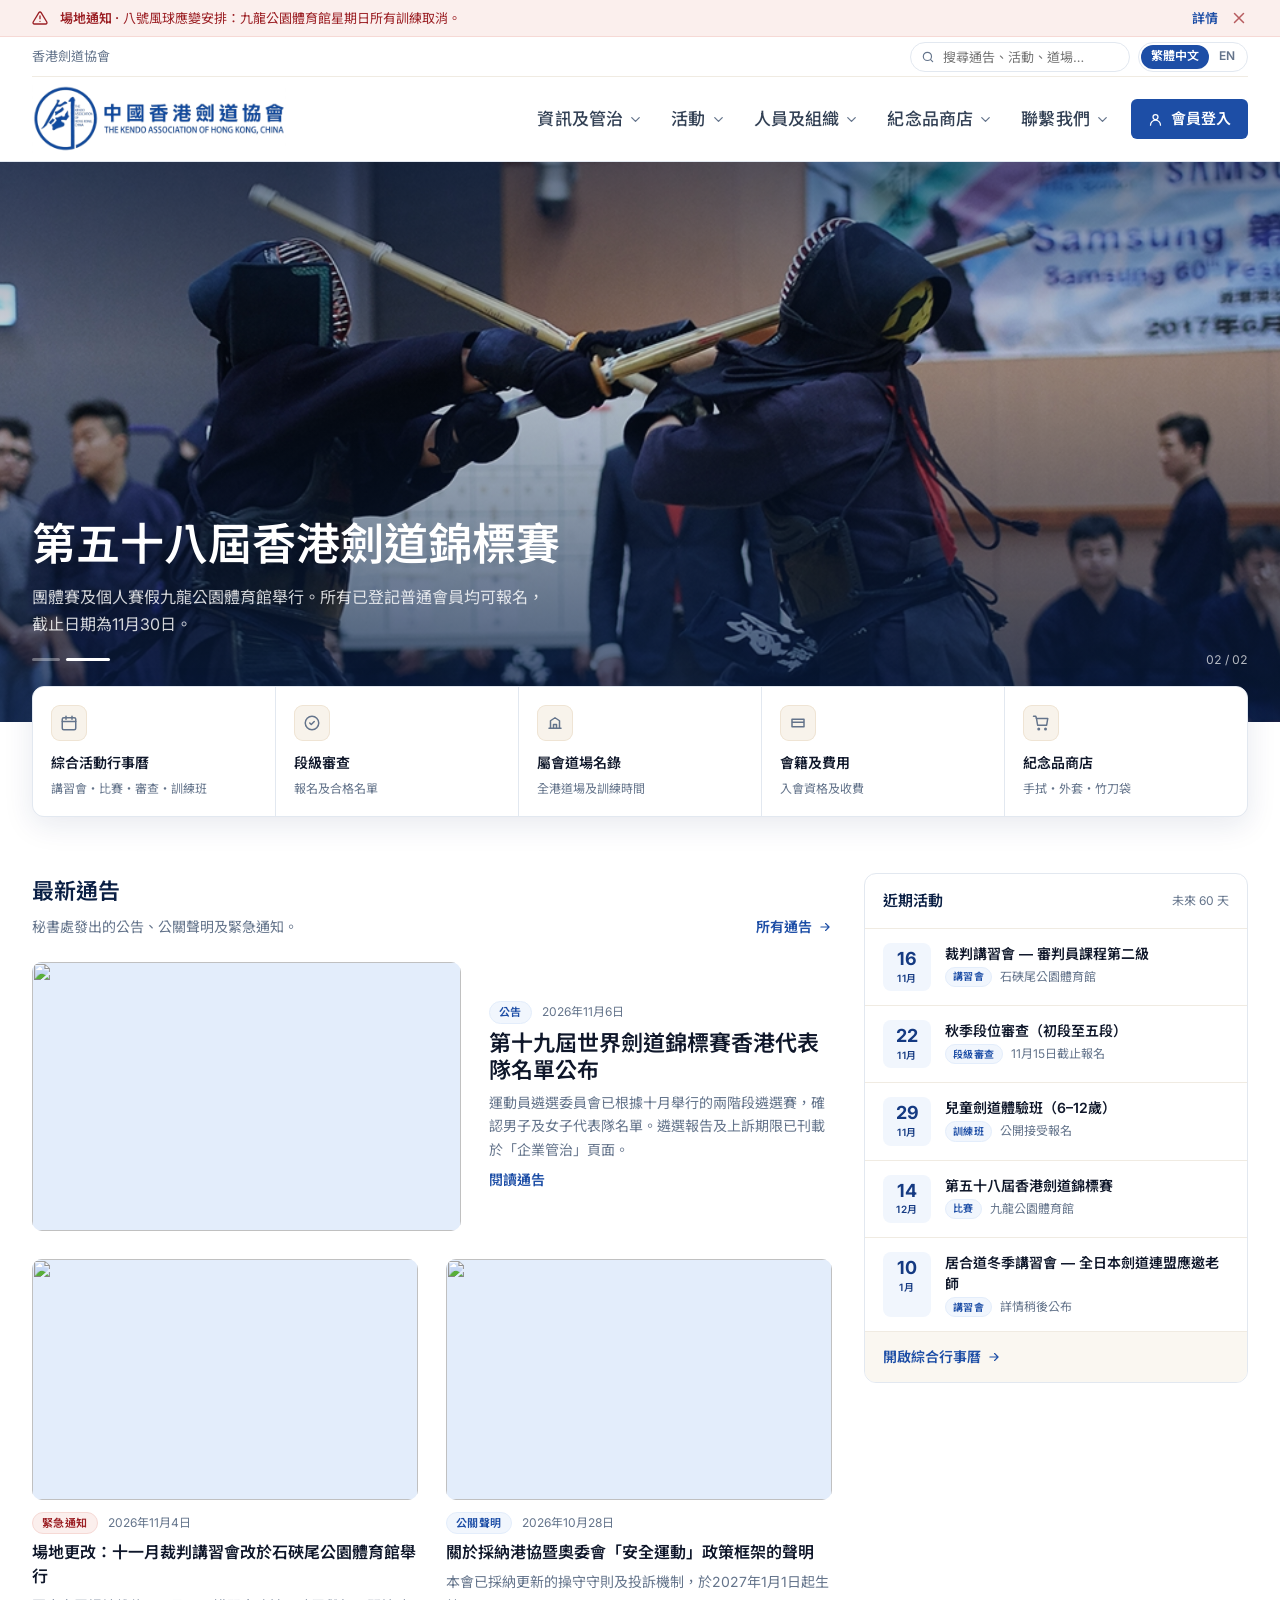
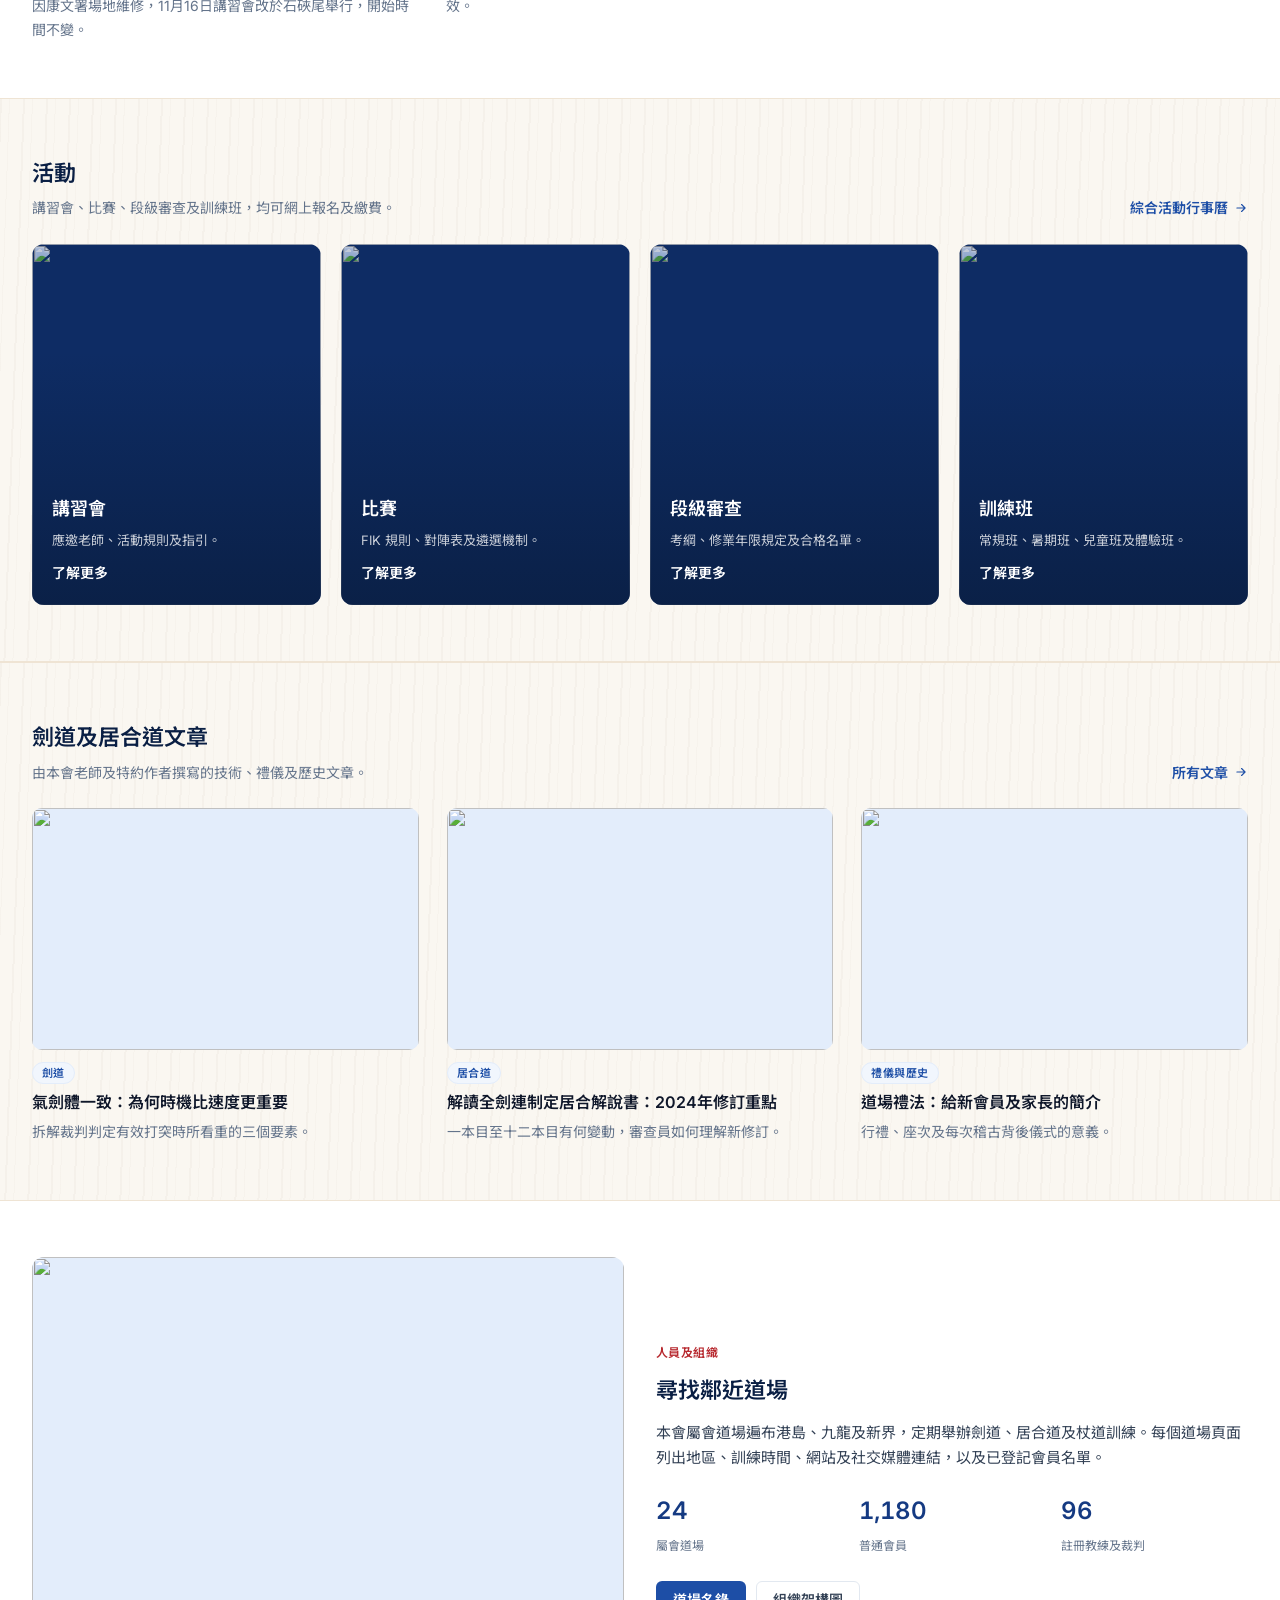
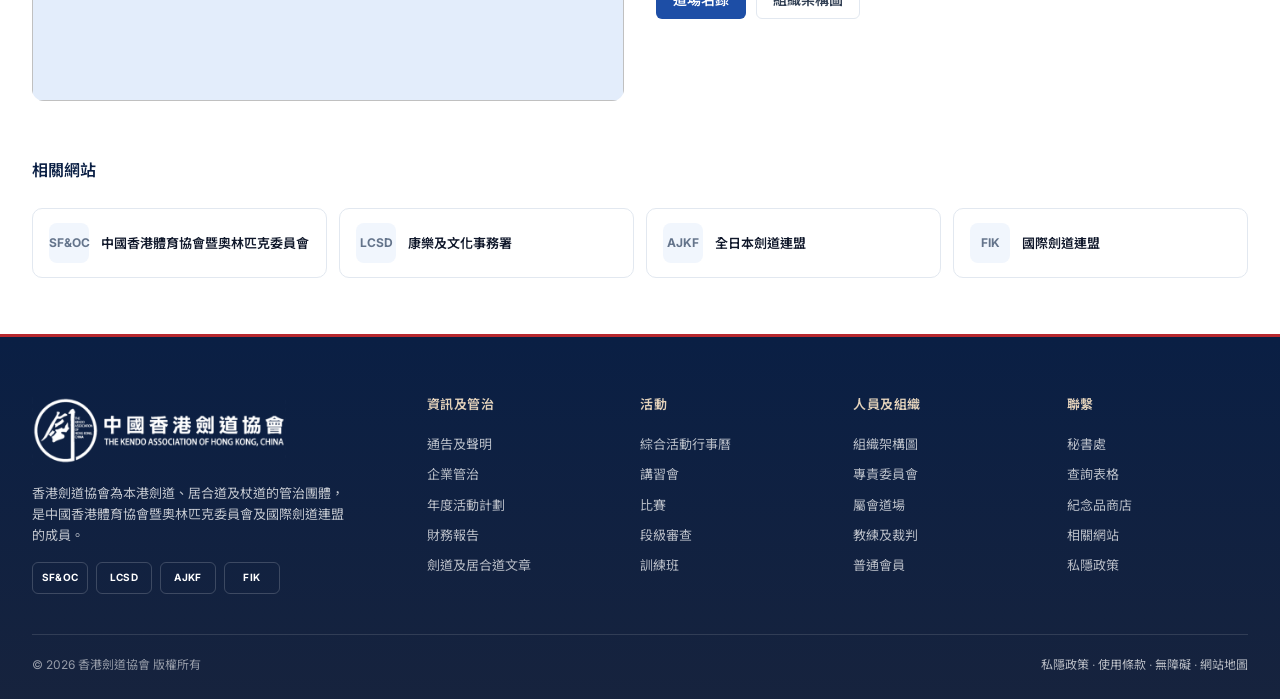
==== commit 7fb19aab: "Cache-bust stylesheet and calendar script so the new colours load Co-Authored-By: Claude Opus 5.5 <n" ====
--- a/index.html
+++ b/index.html
@@ -7,7 +7,7 @@
 <link rel="preconnect" href="https://fonts.googleapis.com">
 <link rel="preconnect" href="https://fonts.gstatic.com" crossorigin>
 <link href="https://fonts.googleapis.com/css2?family=Inter:wght@400;500;600;700&family=Noto+Sans+TC:wght@400;500;700&display=swap" rel="stylesheet">
-<link rel="stylesheet" href="assets/styles.css">
+<link rel="stylesheet" href="assets/styles.css?v=2">
 </head>
 <body>
 
--- a/assets/styles.css
+++ b/assets/styles.css
@@ -735,3 +735,61 @@
 .circ-info dt{color:var(--muted)}
 .circ-info dd{margin:0;color:var(--ink)}
 @media(min-width:1024px){.circ-info{position:sticky;top:calc(var(--header-h) + 24px)}}
+
+/* ============================================================
+   Dojo palette — colour-only branding layer (no layout changes)
+   藍 blue stays the main colour; 朱 vermilion red and 木 wood brown
+   are accents; 和紙 warm paper replaces cool grey tints.
+   ============================================================ */
+:root{
+  --shu-700:#9b1f24;   /* 朱 deep */
+  --shu-600:#b7282e;   /* 朱 vermilion — accent, active states */
+  --shu-400:#e06b5f;
+  --shu-100:#f6d9d5;
+  --shu-50:#fbefed;
+  --wood-800:#4e3420;  /* 木 dark wood — text on paper */
+  --wood-700:#6b4a2e;
+  --wood-500:#a0754a;  /* 木 mid wood — borders, hovers */
+  --wood-200:#e3d2bb;
+  --wood-100:#efe4d4;
+  --wood-50:#f8f3eb;   /* 和紙 washi paper */
+  --bg-2:#faf7f1;
+  --line-2:#f0ebe2;
+  --alert:var(--shu-700);
+  --alert-bg:var(--shu-50);
+  --grain:repeating-linear-gradient(92deg,rgba(107,74,46,.035) 0 2px,transparent 2px 9px,rgba(107,74,46,.025) 9px 10px,transparent 10px 23px);
+}
+
+/* labels & tags */
+.eyebrow{color:var(--shu-600)}
+.hero__content .eyebrow{color:#f3b9b2}
+.band .eyebrow{color:var(--wood-200)}
+.tag--urgent{border-color:var(--shu-100)}
+.alert{border-bottom-color:var(--shu-100)}
+
+/* brand mark: blue with a vermilion base line, like a 垂 tare stripe */
+.brand__mark{box-shadow:inset 0 -3px 0 var(--shu-600)}
+
+/* tinted sections: washi paper with faint wood grain */
+.section--tint{background-color:var(--bg-2);background-image:var(--grain);border-color:var(--wood-100)}
+
+/* quick links: wooden name-plate (名札) tone */
+.quick__icon{background:var(--wood-50);color:var(--wood-700);box-shadow:inset 0 0 0 1px var(--wood-100)}
+.quick__item:hover{background:var(--wood-50)}
+.quick__item:hover .quick__icon{background:#fff;color:var(--shu-600);box-shadow:inset 0 0 0 1px var(--shu-100)}
+
+/* buttons, chips, pager, sub-nav */
+.btn--outline:hover{border-color:var(--wood-500);color:var(--wood-800)}
+.chip:hover{border-color:var(--wood-500);color:var(--wood-800)}
+.pager button.is-active{background:var(--shu-600);border-color:var(--shu-600)}
+.subnav a.is-active{border-color:var(--shu-600)}
+.topic:hover{border-color:var(--wood-500)}
+.crumbs a:hover{color:var(--shu-600)}
+.nav__btn:hover,.nav__item.is-open .nav__btn{color:var(--blue-900)}
+
+/* member band: deep indigo with a soft red glow */
+.band{background:radial-gradient(120% 140% at 100% 0%,rgba(183,40,46,.28),transparent 55%),linear-gradient(135deg,var(--blue-950),var(--blue-800))}
+
+/* footer: vermilion top line, wood-toned headings */
+.footer{border-top:3px solid var(--shu-600);background-image:linear-gradient(180deg,rgba(0,0,0,0),rgba(78,52,32,.18))}
+.footer h4{color:var(--wood-200)}
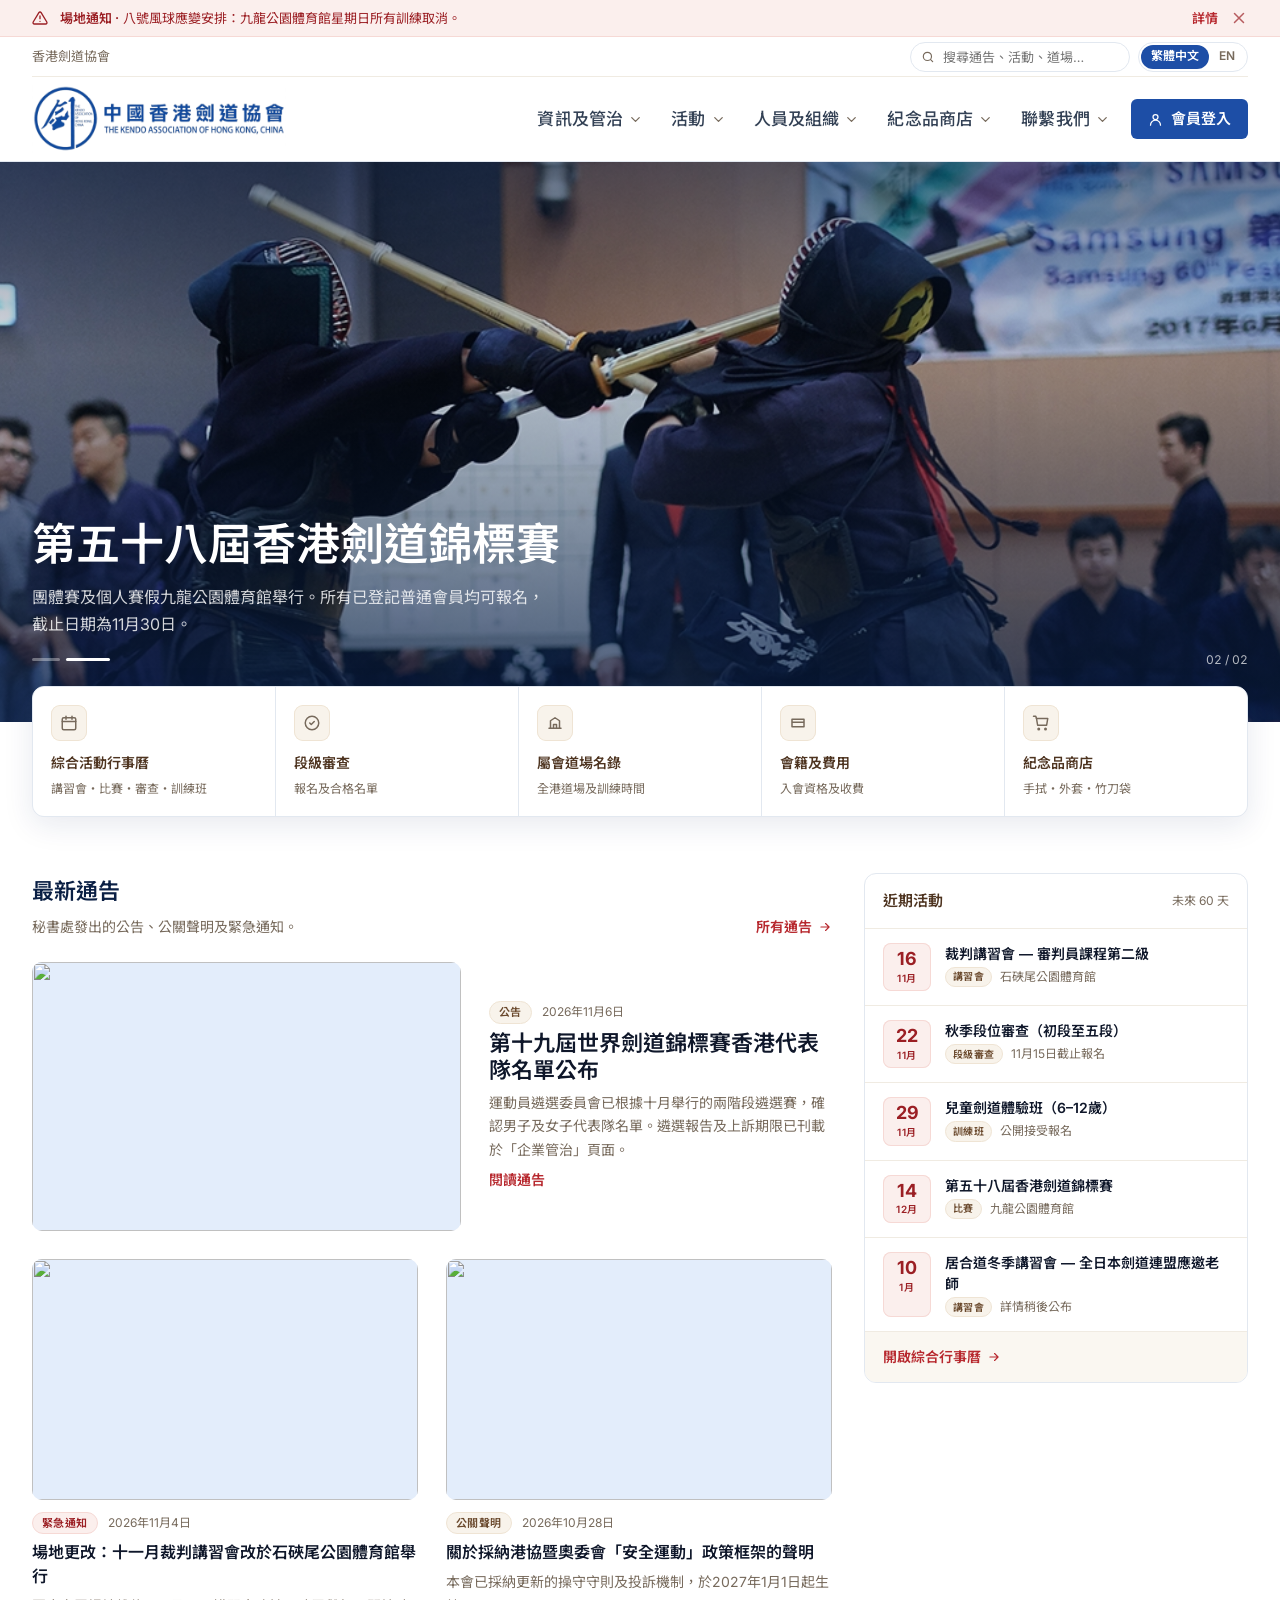
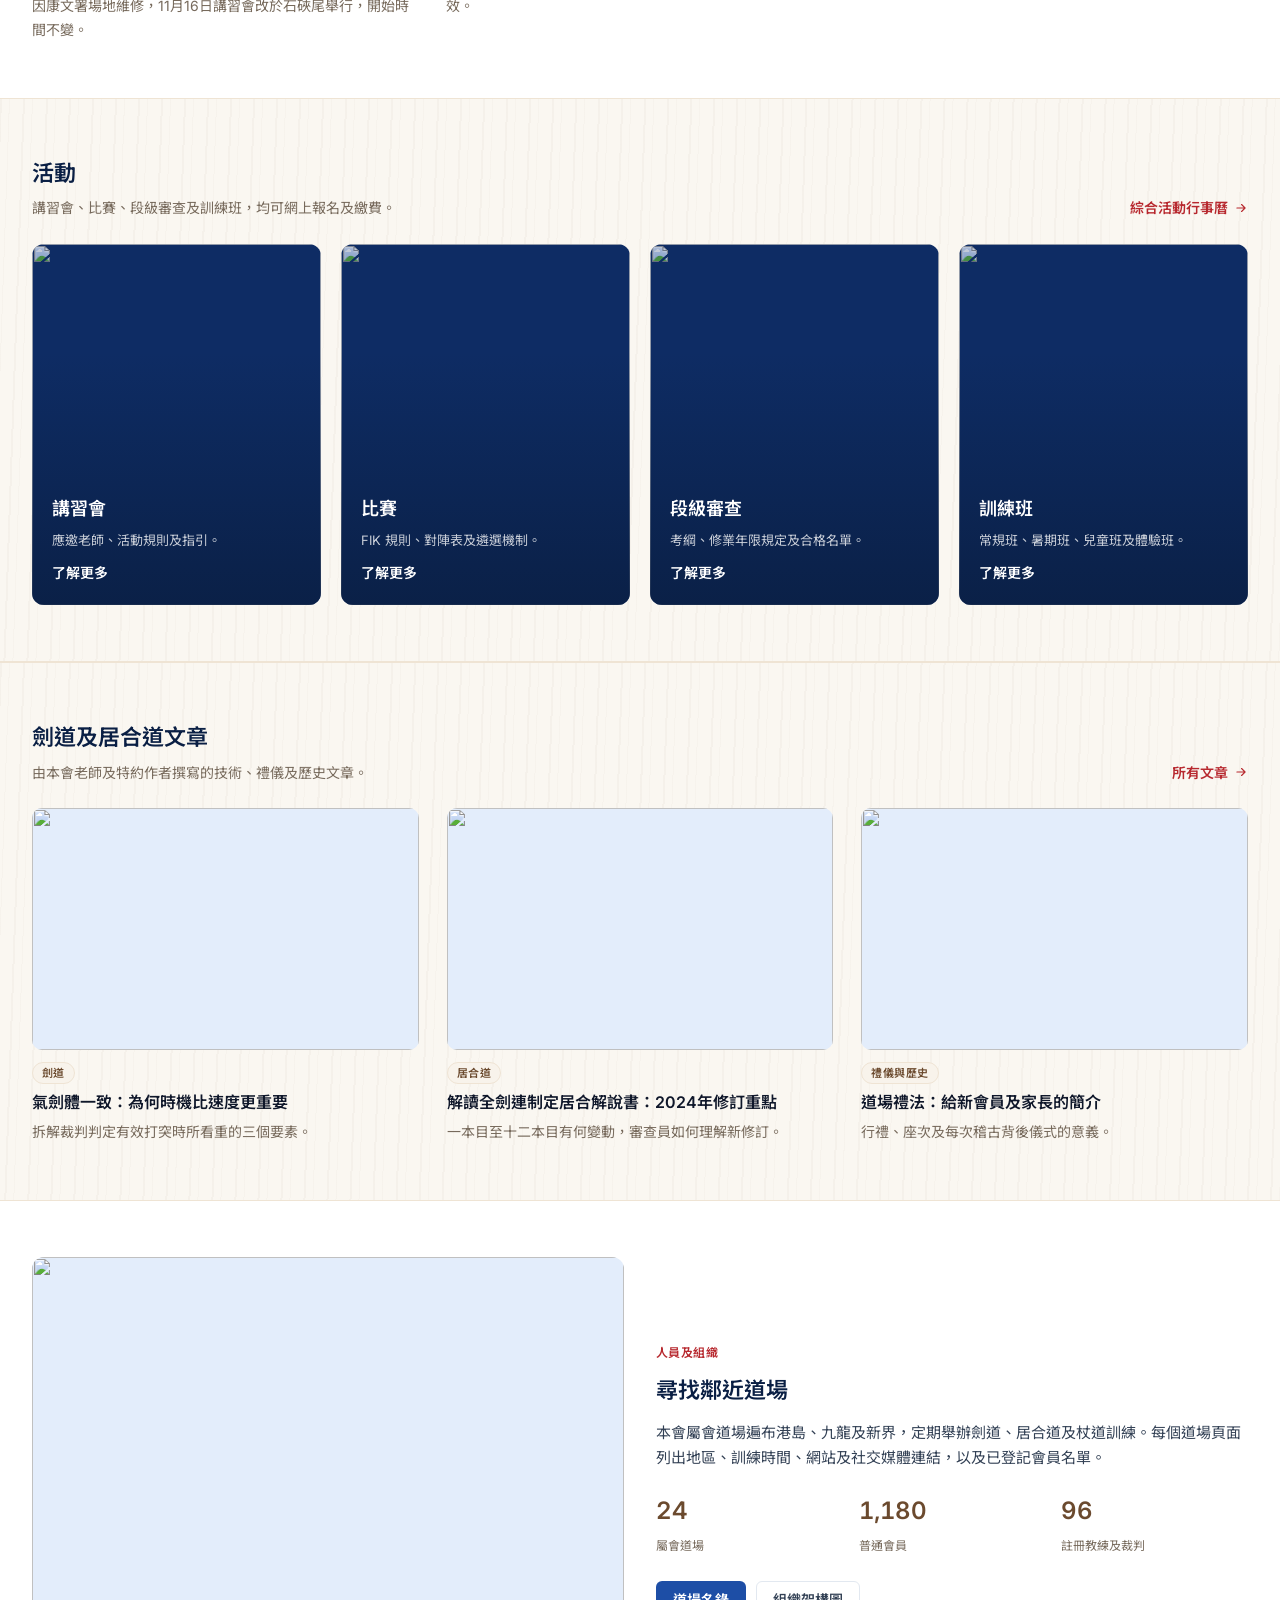
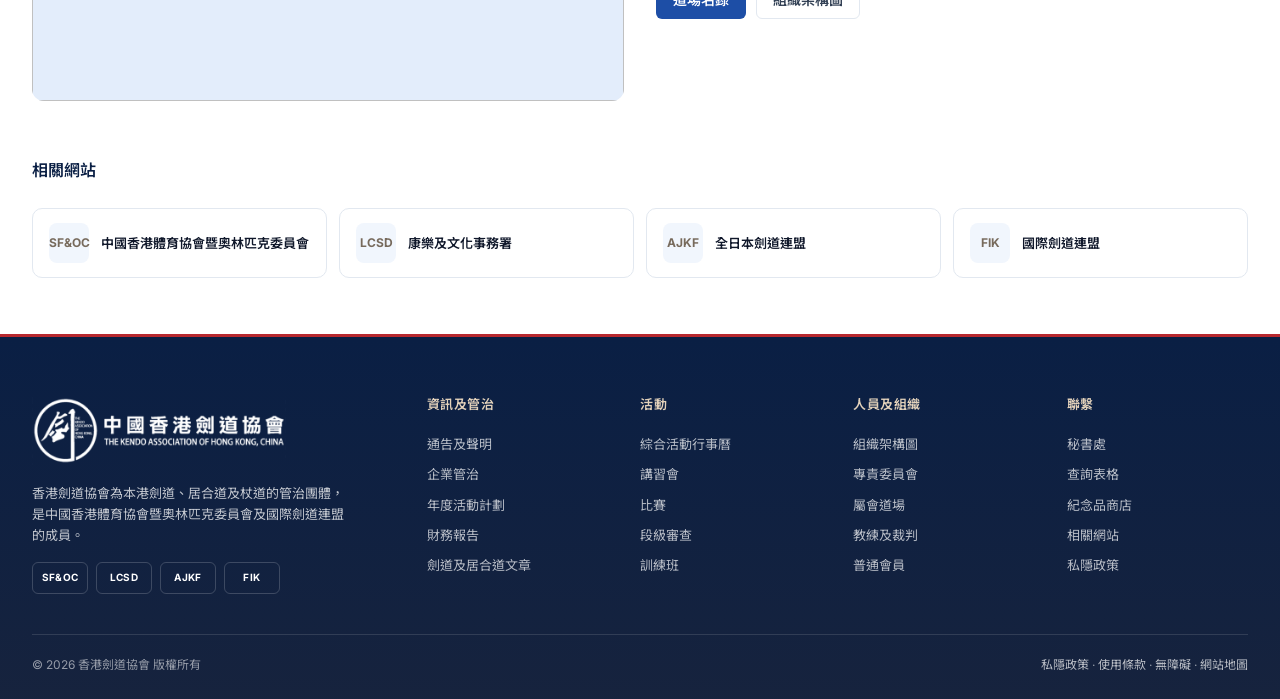
==== commit 0b584e41: "Add red and brown to text: links, hover titles, dates, tags, sub-labels Red for action text (view-al" ====
--- a/index.html
+++ b/index.html
@@ -7,7 +7,7 @@
 <link rel="preconnect" href="https://fonts.googleapis.com">
 <link rel="preconnect" href="https://fonts.gstatic.com" crossorigin>
 <link href="https://fonts.googleapis.com/css2?family=Inter:wght@400;500;600;700&family=Noto+Sans+TC:wght@400;500;700&display=swap" rel="stylesheet">
-<link rel="stylesheet" href="assets/styles.css?v=2">
+<link rel="stylesheet" href="assets/styles.css?v=3">
 </head>
 <body>
 
--- a/assets/styles.css
+++ b/assets/styles.css
@@ -793,3 +793,26 @@
 /* footer: vermilion top line, wood-toned headings */
 .footer{border-top:3px solid var(--shu-600);background-image:linear-gradient(180deg,rgba(0,0,0,0),rgba(78,52,32,.18))}
 .footer h4{color:var(--wood-200)}
+
+/* ---------- Dojo palette: more red & brown in text ---------- */
+:root{--muted:#776a5c}  /* warm grey-brown for secondary text */
+
+/* 朱 red: "view all" links, hover titles, dates, downloads */
+.link{color:var(--shu-600)}
+.link:hover{color:var(--shu-700)}
+.card:hover .card__title,.mini:hover .card__title,.list__item:hover .list__title,
+.feed__title:hover,.feed__item--link:hover .feed__title{color:var(--shu-600)}
+.event__date{background:var(--shu-50);color:var(--shu-700);box-shadow:inset 0 0 0 1px var(--shu-100)}
+.cw__dh.is-today{color:var(--shu-600)}
+.file__dl,.od__link{color:var(--shu-600)}
+
+/* 木 brown: English sub-labels, small headings, tags, numbers */
+.section__head h2 .zh,.page-head h1 .zh,.split h2 .zh{color:var(--wood-500)}
+.quick__item strong,.topic strong,.panel__head h3,.mega__head h4{color:var(--wood-800)}
+.tag{color:var(--wood-700);background:var(--wood-50);border-color:var(--wood-100)}
+.tag--urgent{color:var(--shu-700);background:var(--shu-50);border-color:var(--shu-100)}
+.stat b,.org-stats b{color:var(--wood-700)}
+.oc-txt small,.ol__lv{color:var(--wood-700)}
+.ol__lv{background:var(--wood-50);border-color:var(--wood-100)}
+.subnav a.is-active{color:var(--wood-800);background:var(--wood-50)}
+.prose blockquote{border-left-color:var(--shu-600);background:var(--wood-50);color:var(--wood-800)}
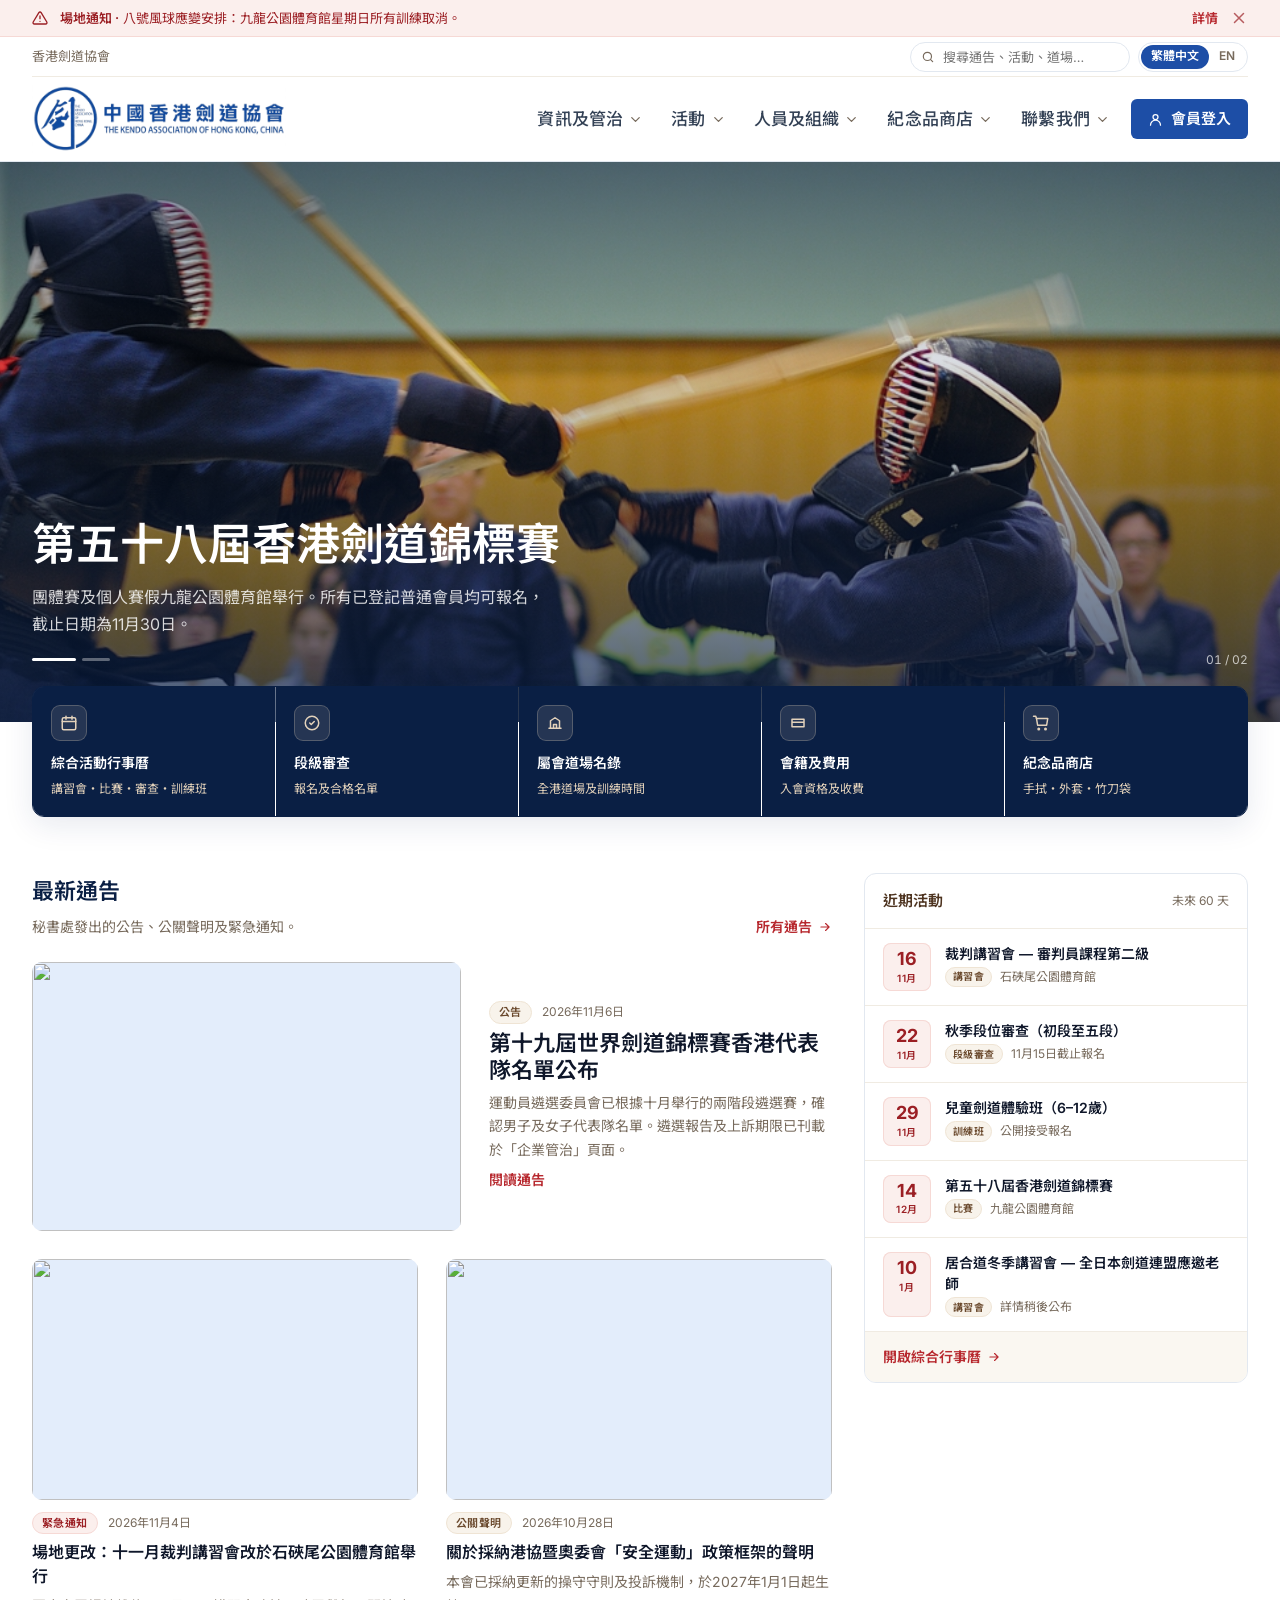
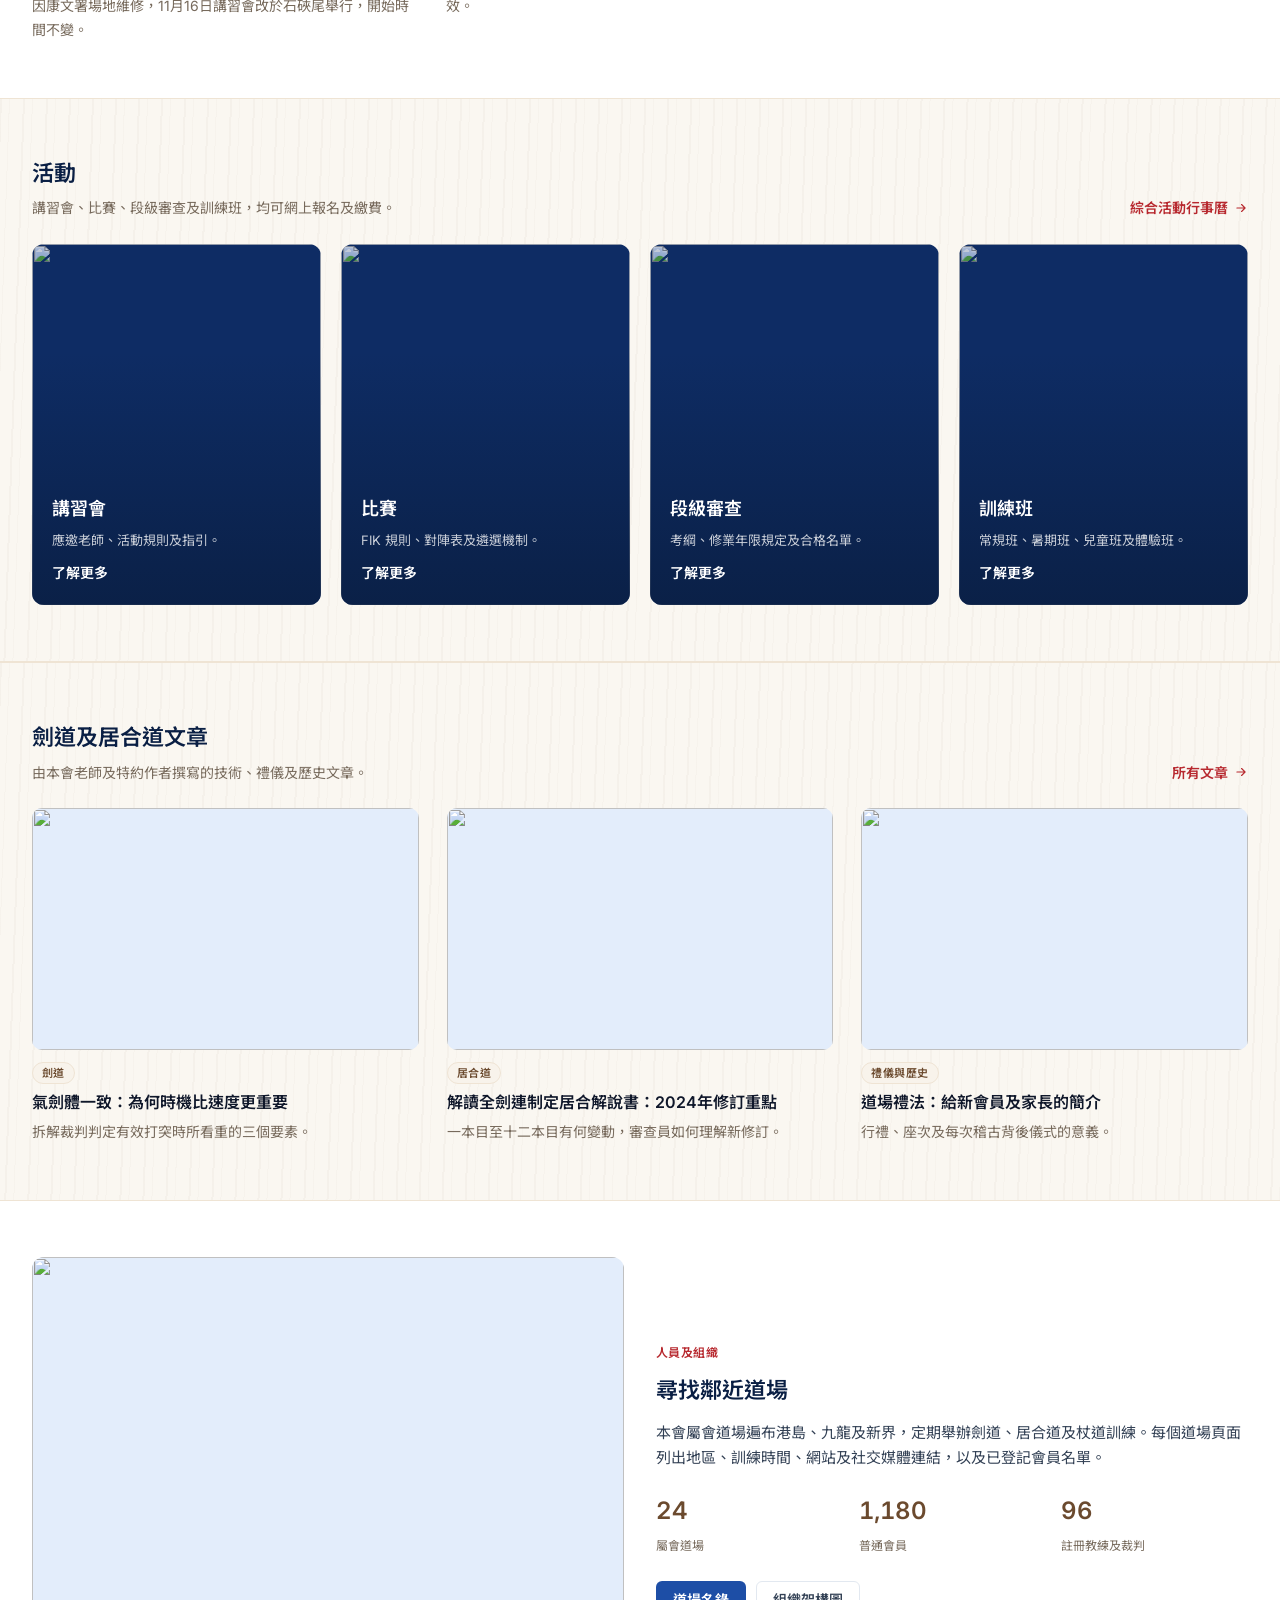
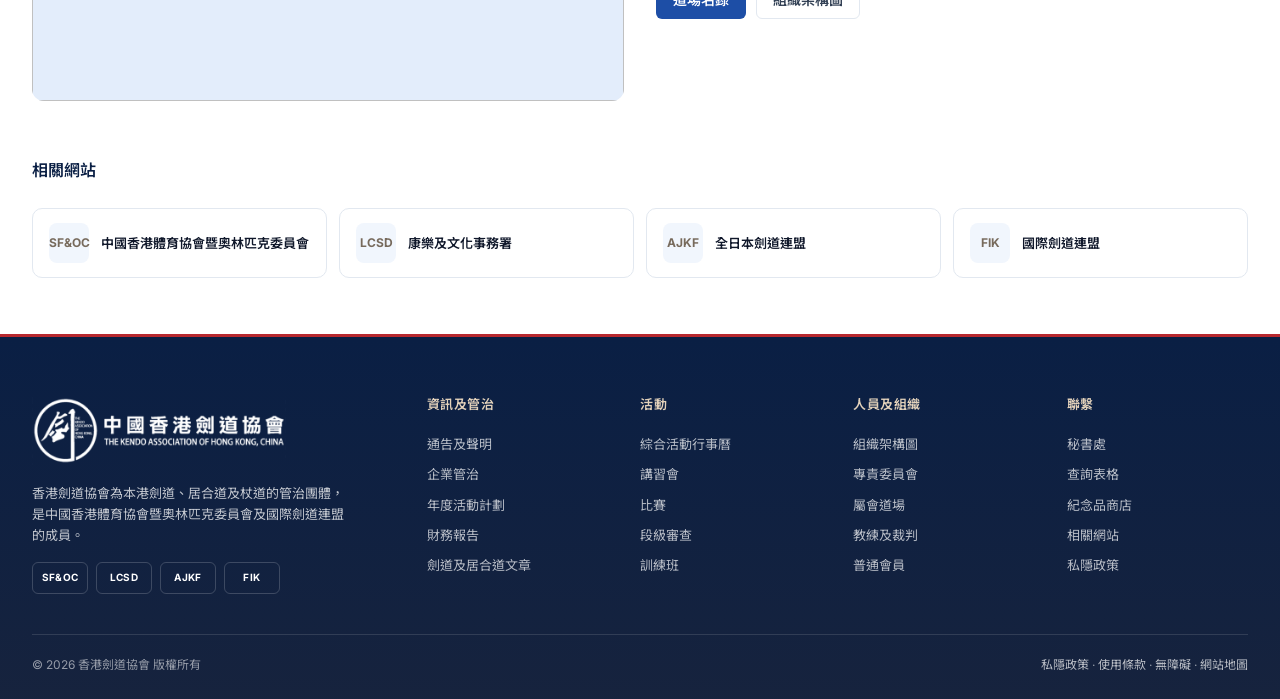
==== commit 66e6fd30: "Make quick-link grid tiles dark indigo with wood-tone text and red hover icon Co-Authored-By: Claude" ====
--- a/index.html
+++ b/index.html
@@ -7,7 +7,7 @@
 <link rel="preconnect" href="https://fonts.googleapis.com">
 <link rel="preconnect" href="https://fonts.gstatic.com" crossorigin>
 <link href="https://fonts.googleapis.com/css2?family=Inter:wght@400;500;600;700&family=Noto+Sans+TC:wght@400;500;700&display=swap" rel="stylesheet">
-<link rel="stylesheet" href="assets/styles.css?v=3">
+<link rel="stylesheet" href="assets/styles.css?v=4">
 </head>
 <body>
 
--- a/assets/styles.css
+++ b/assets/styles.css
@@ -816,3 +816,12 @@
 .ol__lv{background:var(--wood-50);border-color:var(--wood-100)}
 .subnav a.is-active{color:var(--wood-800);background:var(--wood-50)}
 .prose blockquote{border-left-color:var(--shu-600);background:var(--wood-50);color:var(--wood-800)}
+
+/* ---------- Quick-link grid: dark indigo tiles ---------- */
+.quick__grid{background:rgba(255,255,255,.12);border-color:var(--blue-950)}
+.quick__item{background:var(--blue-950)}
+.quick__item strong{color:#fff}
+.quick__item span{color:var(--wood-200)}
+.quick__icon{background:rgba(227,210,187,.12);color:var(--wood-200);box-shadow:inset 0 0 0 1px rgba(227,210,187,.25)}
+.quick__item:hover{background:var(--blue-900)}
+.quick__item:hover .quick__icon{background:var(--shu-600);color:#fff;box-shadow:none}
